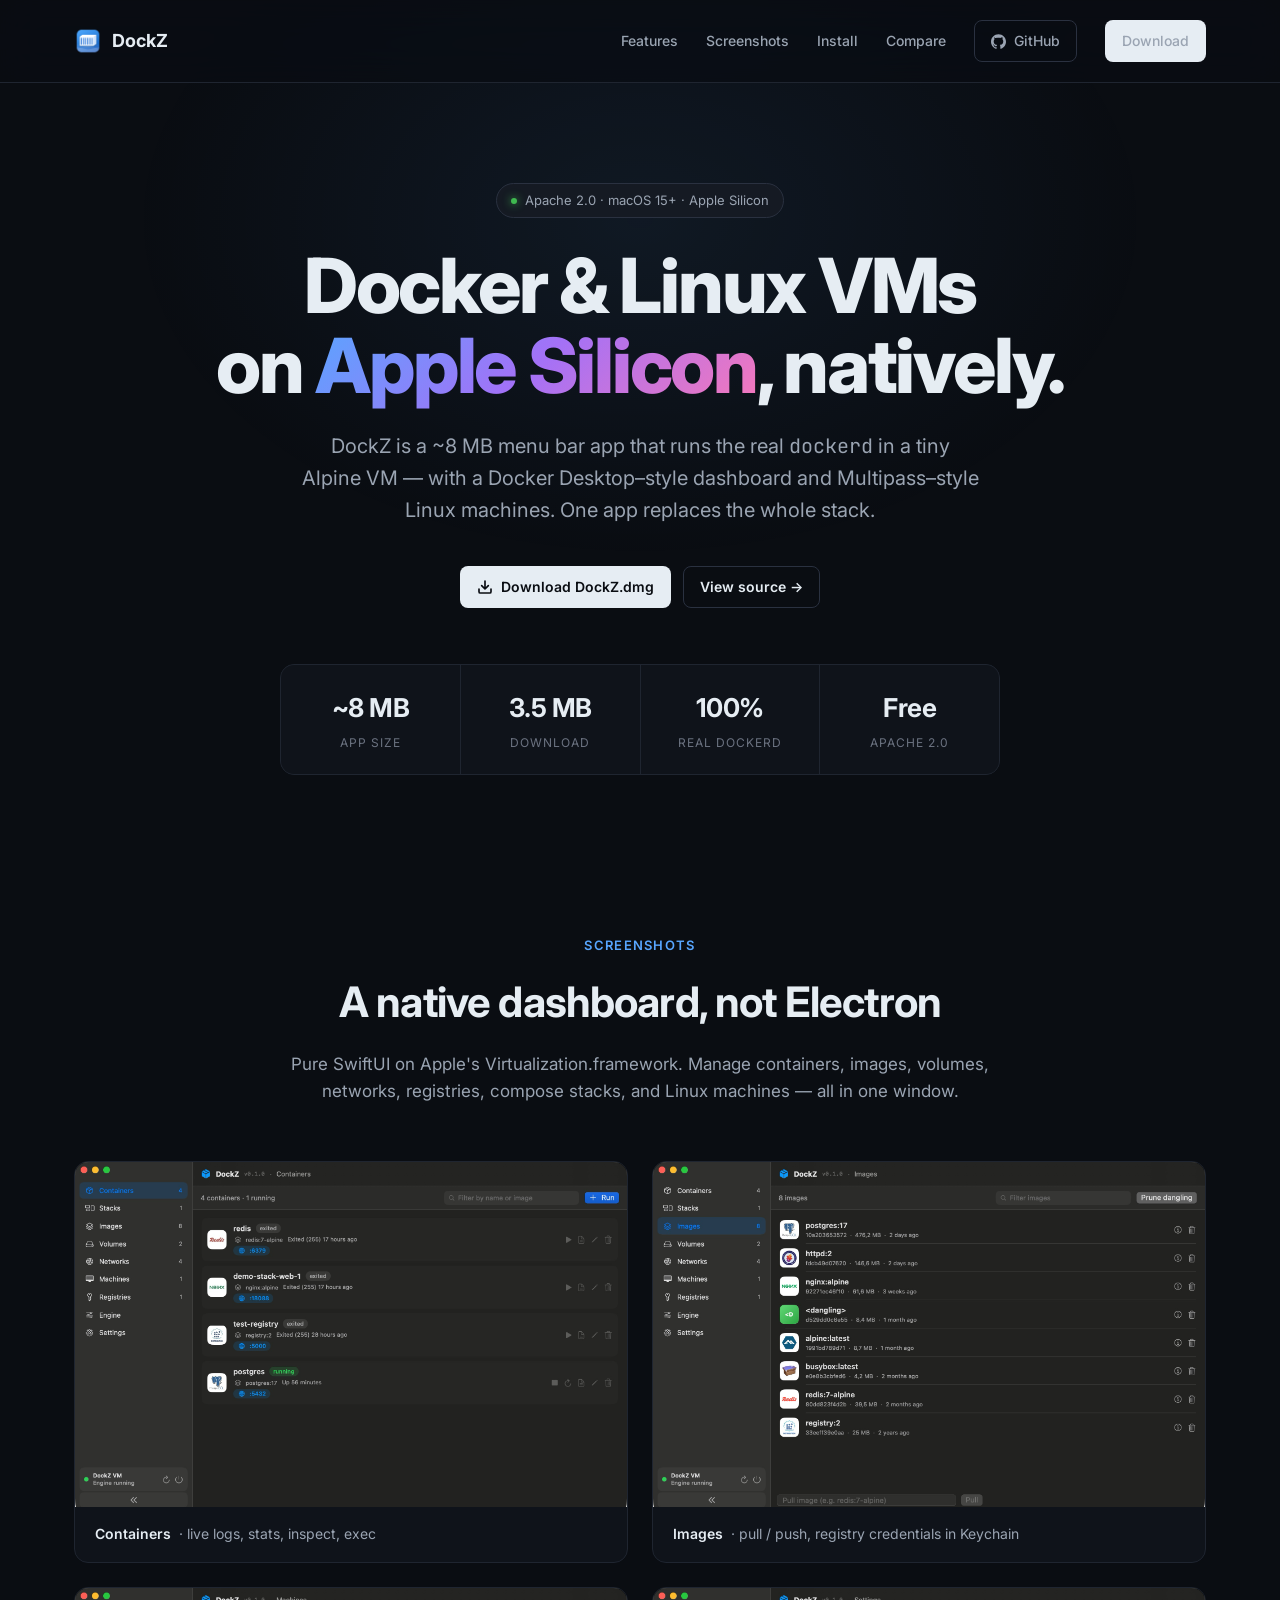
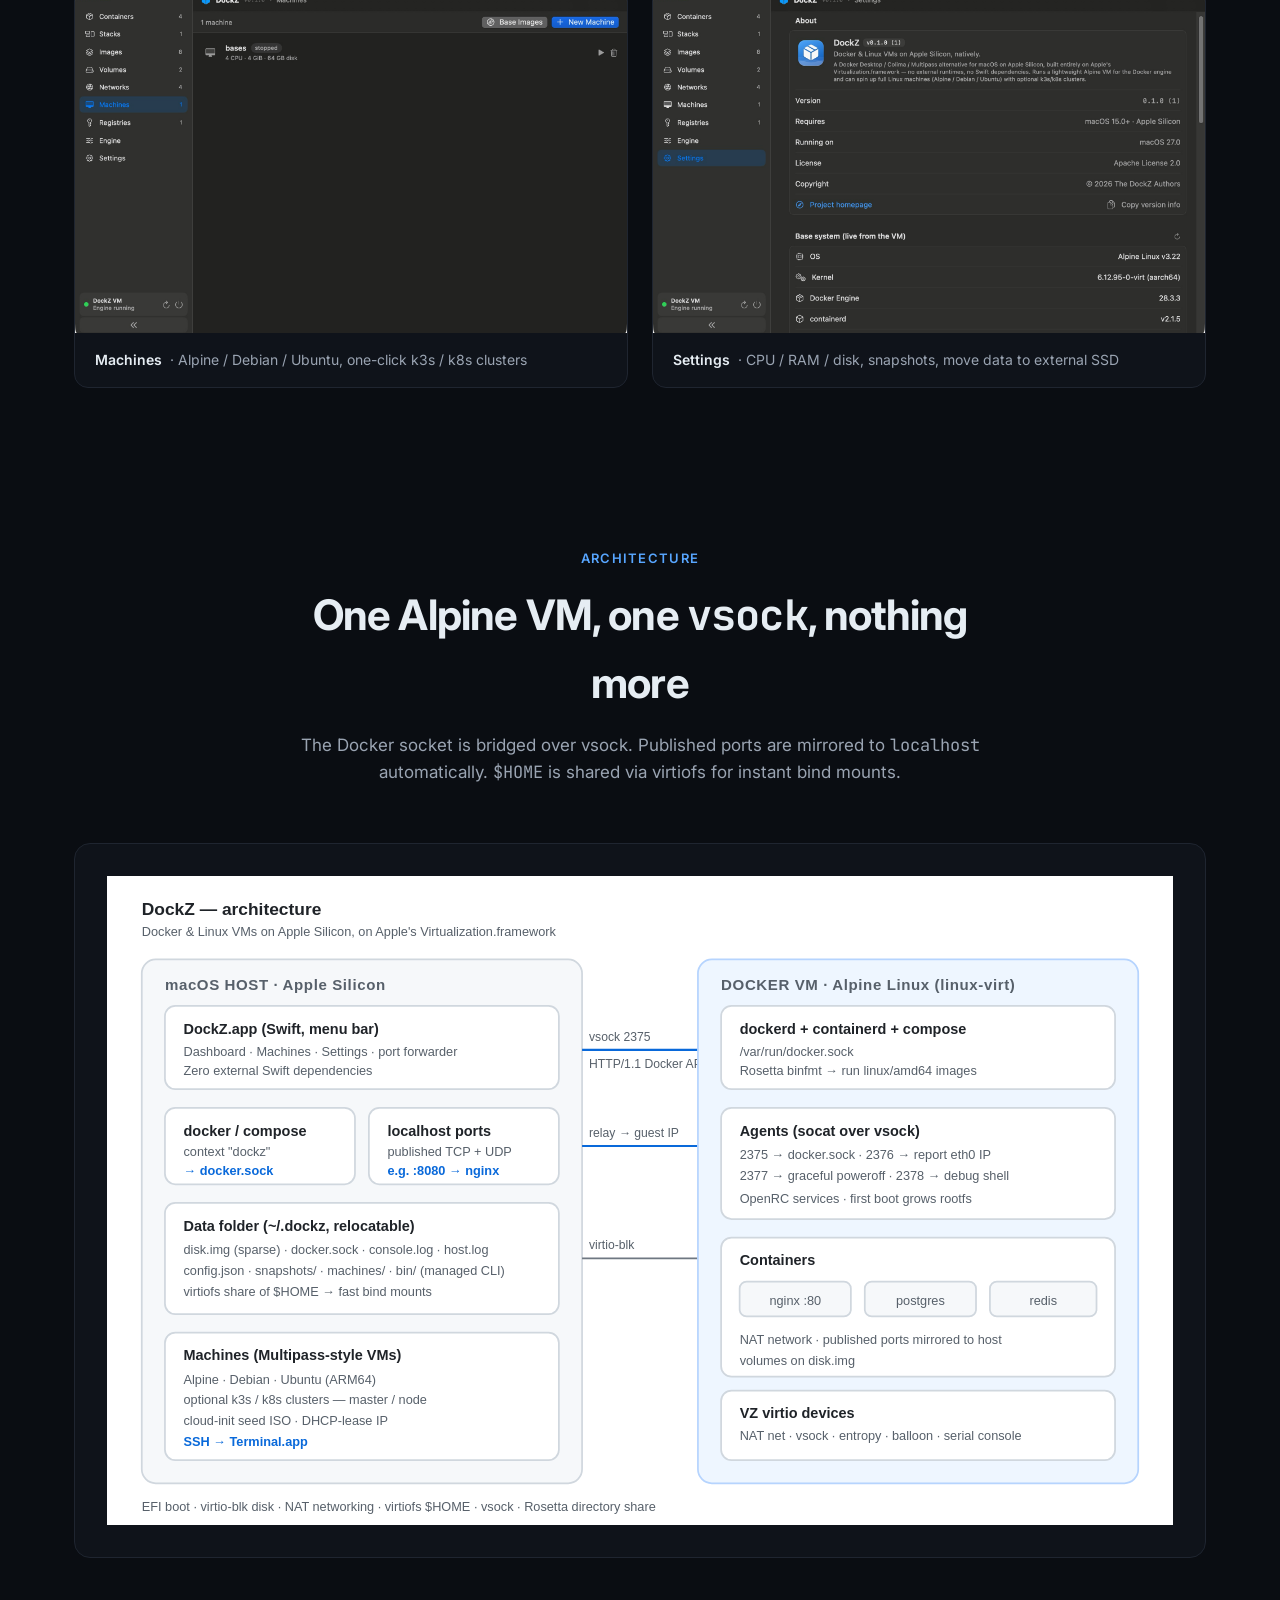
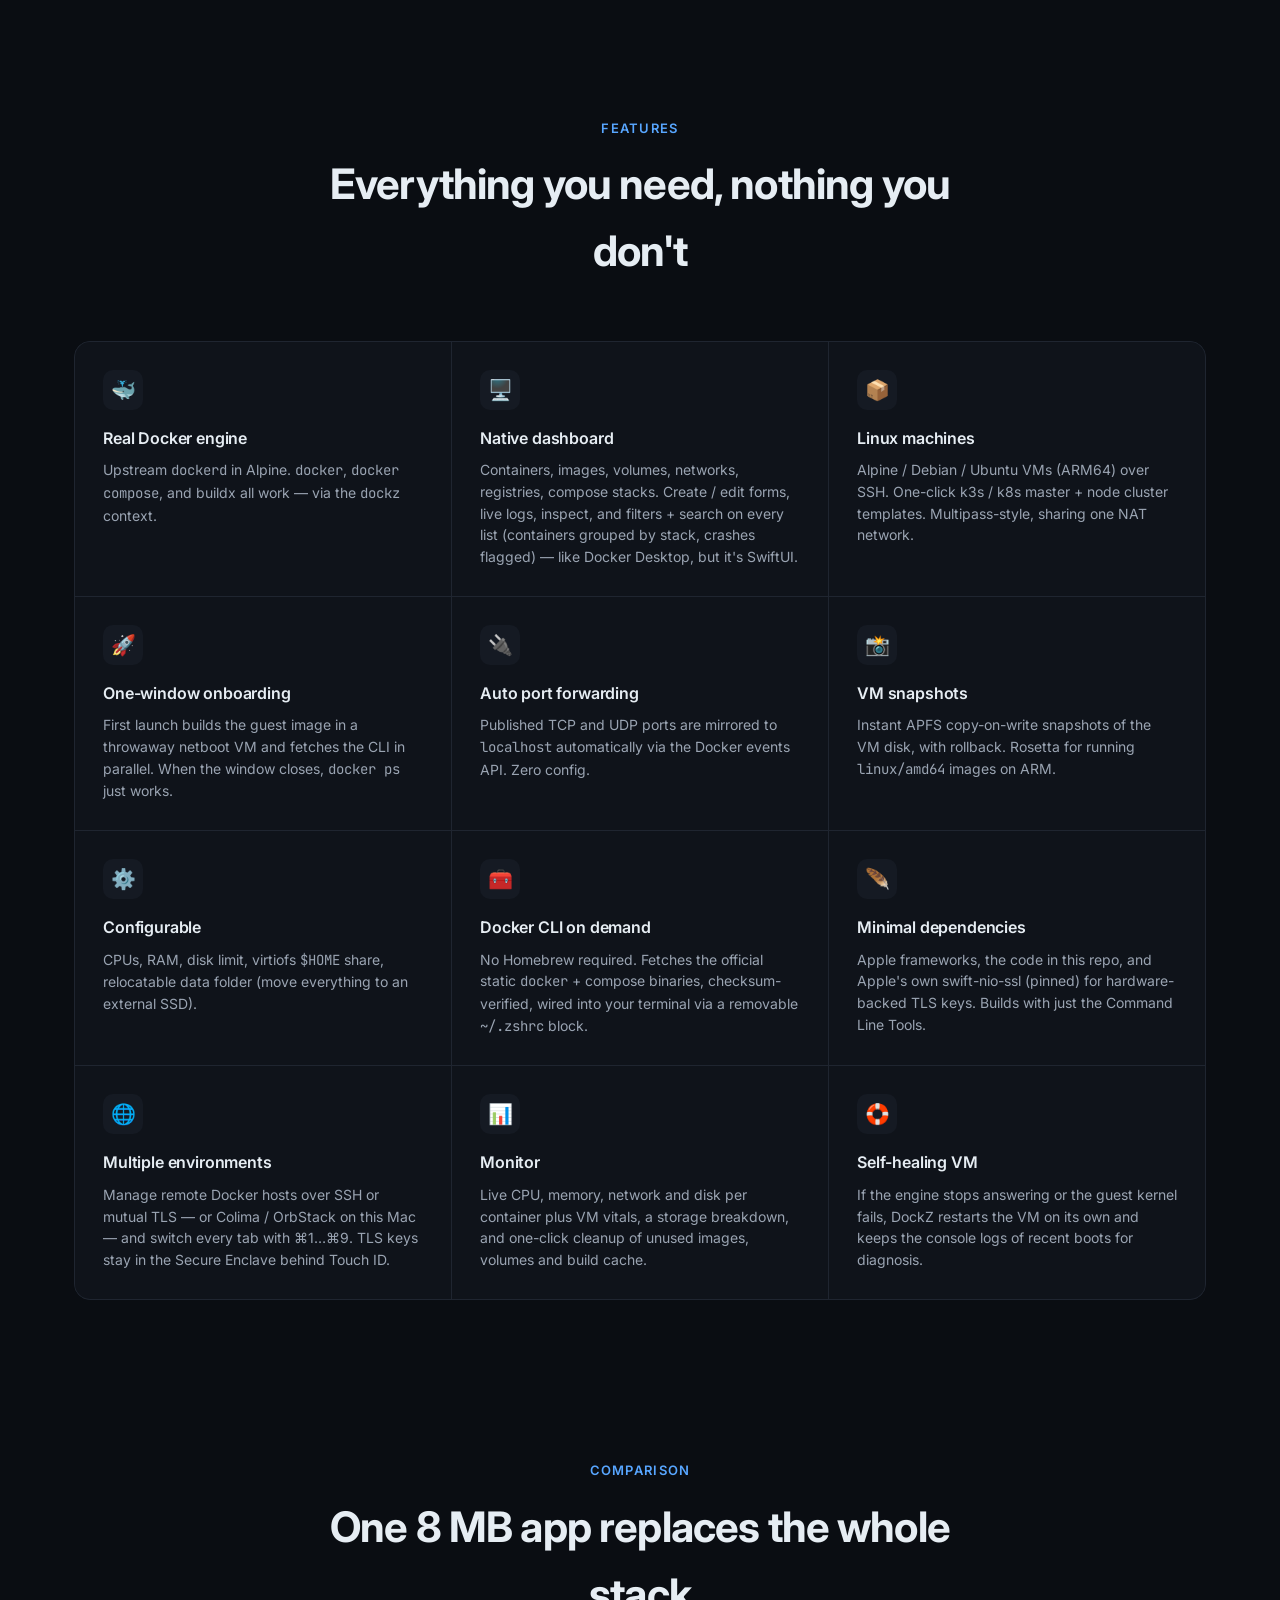
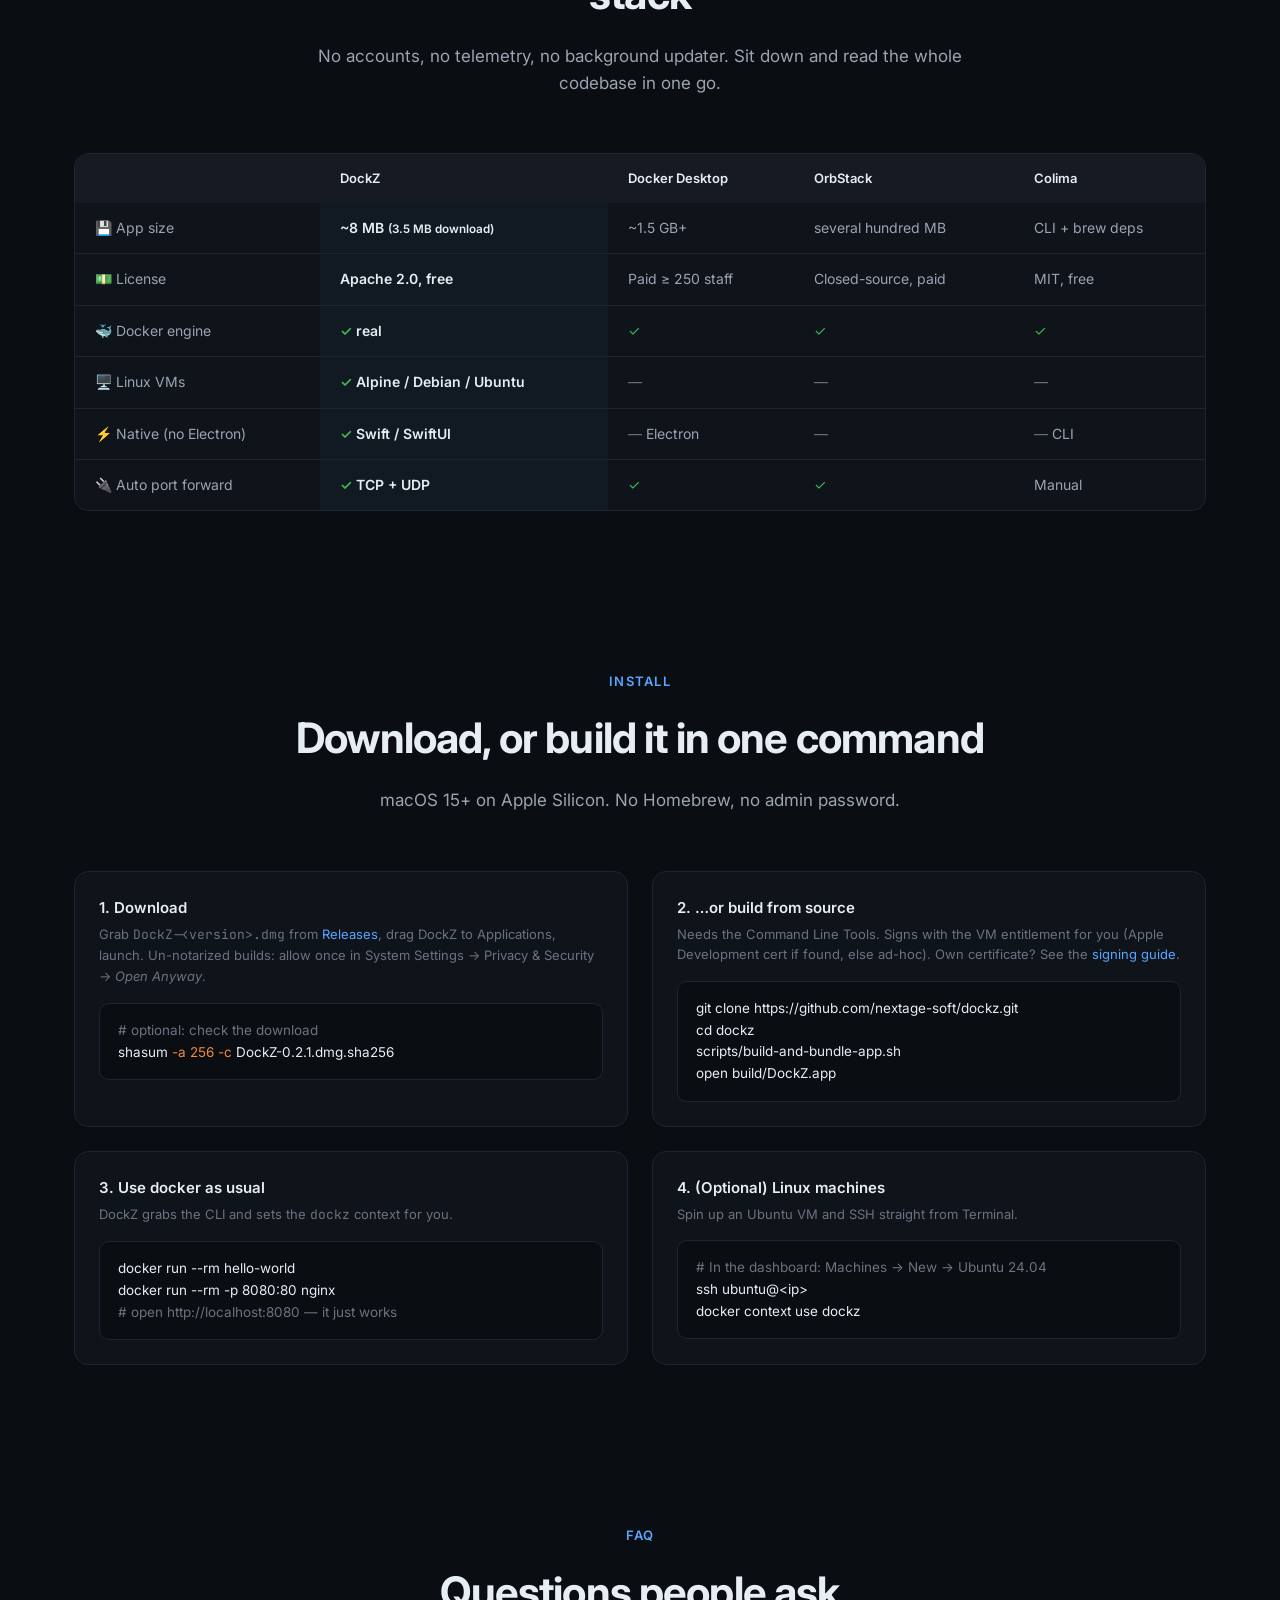
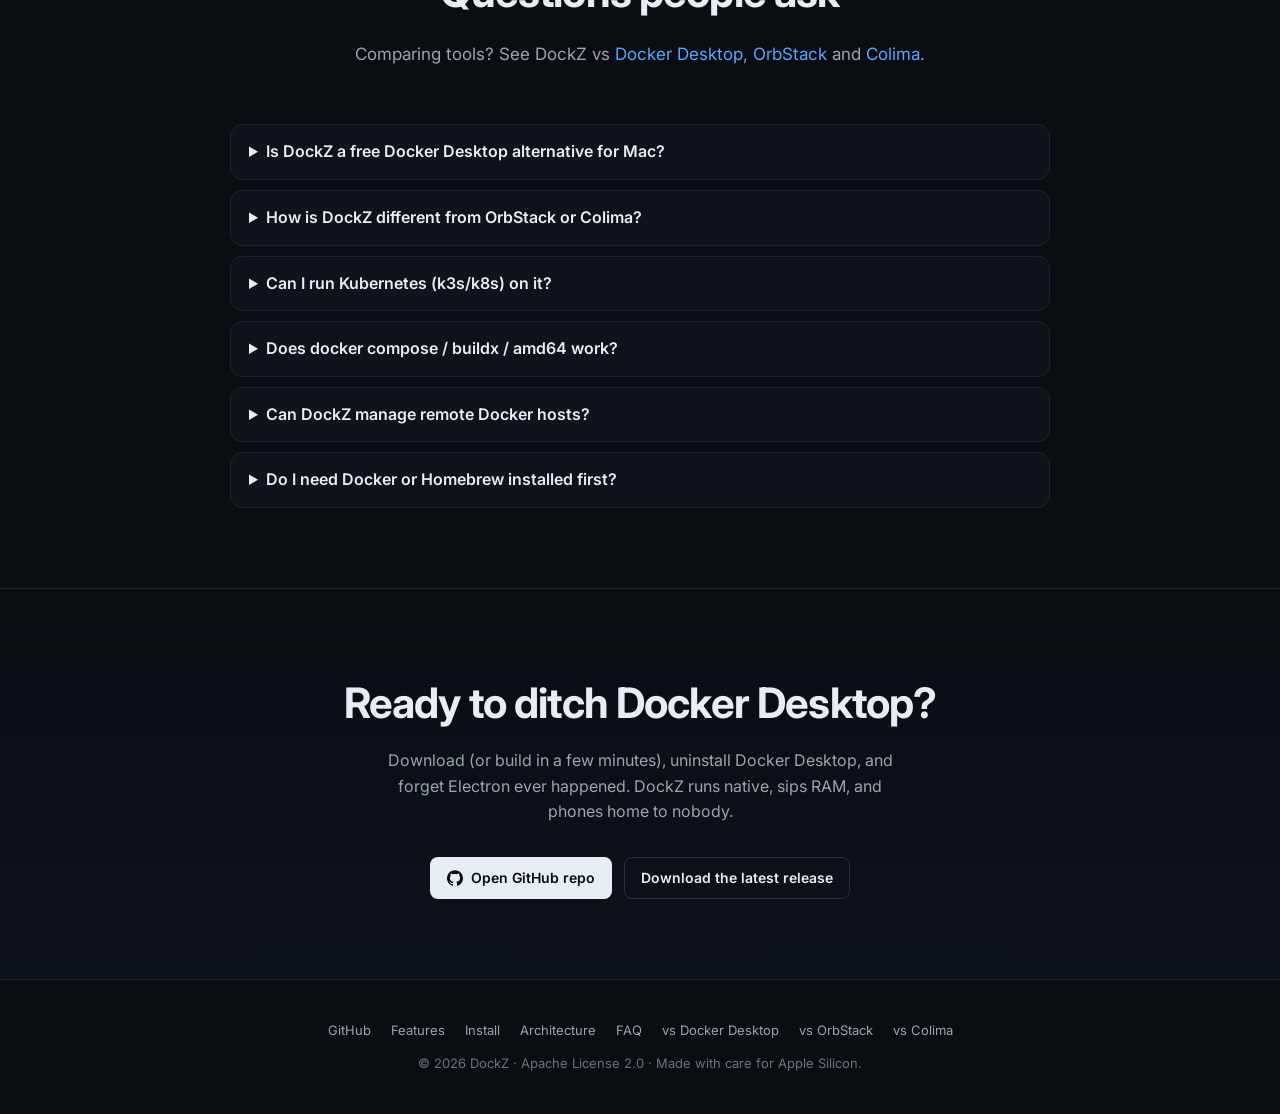
==== landing/index.html @ 7f6913e1 "seo: robots, sitemap, real 404, social/structured data, comparison pages The site answered every pat" ====
<!doctype html>
<html lang="en">
<head>
  <meta charset="utf-8" />
  <meta name="viewport" content="width=device-width, initial-scale=1" />
  <title>DockZ — Docker & Linux VMs on Apple Silicon, natively</title>
  <meta name="description" content="DockZ is a ~8 MB macOS menu bar app that runs the real dockerd in a tiny Alpine VM on Apple Silicon. Docker Desktop + Multipass in one, Apache 2.0, zero dependencies." />
  <link rel="canonical" href="https://dockz.nextagesoft.com/" />
  <meta property="og:type" content="website" />
  <meta property="og:site_name" content="DockZ" />
  <meta property="og:title" content="DockZ — Docker &amp; Linux VMs on Apple Silicon, natively" />
  <meta property="og:description" content="DockZ is a ~8 MB macOS menu bar app that runs the real dockerd in a tiny Alpine VM on Apple Silicon. Docker Desktop + Multipass in one, Apache 2.0, zero dependencies." />
  <meta property="og:url" content="https://dockz.nextagesoft.com/" />
  <meta property="og:image" content="https://dockz.nextagesoft.com/assets/social-preview.png" />
  <meta property="og:image:width" content="1280" />
  <meta property="og:image:height" content="640" />
  <meta property="og:image:alt" content="DockZ — Docker &amp; Linux VMs on Apple Silicon, natively" />
  <meta name="twitter:card" content="summary_large_image" />
  <meta name="twitter:title" content="DockZ — Docker &amp; Linux VMs on Apple Silicon, natively" />
  <meta name="twitter:description" content="DockZ is a ~8 MB macOS menu bar app that runs the real dockerd in a tiny Alpine VM on Apple Silicon. Docker Desktop + Multipass in one, Apache 2.0, zero dependencies." />
  <meta name="twitter:image" content="https://dockz.nextagesoft.com/assets/social-preview.png" />
  <meta name="keywords" content="Docker Desktop alternative, Docker on Mac, Apple Silicon, OrbStack alternative, Colima GUI, Portainer for Mac, Kubernetes on Mac, k3s, macOS virtualization" />
  <script type="application/ld+json">{"@context": "https://schema.org", "@type": "SoftwareApplication", "name": "DockZ", "description": "DockZ is a ~8 MB macOS menu bar app that runs the real dockerd in a tiny Alpine VM on Apple Silicon. Docker Desktop + Multipass in one, Apache 2.0, zero dependencies.", "url": "https://dockz.nextagesoft.com/", "image": "https://dockz.nextagesoft.com/assets/social-preview.png", "applicationCategory": "DeveloperApplication", "operatingSystem": "macOS 15 or later (Apple Silicon)", "softwareVersion": "0.2.1", "fileSize": "3.5MB", "license": "https://www.apache.org/licenses/LICENSE-2.0", "downloadUrl": "https://github.com/nextage-soft/dockz/releases/latest", "codeRepository": "https://github.com/nextage-soft/dockz", "offers": {"@type": "Offer", "price": "0", "priceCurrency": "USD"}, "author": {"@type": "Organization", "name": "NextAge Soft", "url": "https://nextagesoft.com"}}</script>
  <script type="application/ld+json">{"@context": "https://schema.org", "@type": "FAQPage", "mainEntity": [{"@type": "Question", "name": "Is DockZ a free Docker Desktop alternative for Mac?", "acceptedAnswer": {"@type": "Answer", "text": "Yes — free and Apache-2.0 licensed, with no per-seat licensing for companies. It runs the real Docker Engine (dockerd) in a lightweight Alpine Linux VM on Apple's Virtualization.framework."}}, {"@type": "Question", "name": "How is DockZ different from OrbStack or Colima?", "acceptedAnswer": {"@type": "Answer", "text": "OrbStack is excellent but closed-source and paid for commercial use; Colima is free but CLI-only and installed via Homebrew. DockZ is a ~8 MB fully open-source native app with a GUI dashboard, needs no Homebrew and no admin password, and also manages general-purpose Linux VMs."}}, {"@type": "Question", "name": "Can I run Kubernetes (k3s/k8s) on it?", "acceptedAnswer": {"@type": "Answer", "text": "Yes — the Machines tab creates Alpine/Debian/Ubuntu VMs with one-click k3s or kubeadm master/node templates; nodes share one NAT network, so multi-node clusters work on a single Mac."}}, {"@type": "Question", "name": "Does docker compose / buildx / amd64 work?", "acceptedAnswer": {"@type": "Answer", "text": "Yes. The engine is upstream Docker, so compose, buildx, and private registries behave exactly as on Linux. linux/amd64 images run through Rosetta."}}, {"@type": "Question", "name": "Can DockZ manage remote Docker hosts?", "acceptedAnswer": {"@type": "Answer", "text": "Yes — add other engines over SSH or mutual TLS (or another engine's socket on the Mac) and switch every tab between them. TLS client keys are created in the Mac's Secure Enclave and used with Touch ID."}}, {"@type": "Question", "name": "Do I need Docker or Homebrew installed first?", "acceptedAnswer": {"@type": "Answer", "text": "No. First launch builds the guest image itself and downloads the official docker CLI + compose plugin, checksum-verified — a fresh Mac goes from zero to docker ps in one window."}}]}</script>
  <link rel="icon" type="image/png" href="assets/logo.png" />
  <link rel="preconnect" href="https://fonts.googleapis.com" />
  <link rel="preconnect" href="https://fonts.gstatic.com" crossorigin />
  <link href="https://fonts.googleapis.com/css2?family=Inter:wght@400;500;600;700;800&family=JetBrains+Mono:wght@400;500;600&display=swap" rel="stylesheet" />
  <style>
    :root {
      --bg: #0a0d12;
      --bg-2: #0f131a;
      --bg-3: #151a23;
      --border: #1f2530;
      --border-2: #2a3140;
      --text: #e6edf3;
      --text-dim: #9aa4b2;
      --text-mute: #6b7280;
      --accent: #58a6ff;
      --accent-2: #1f6feb;
      --accent-glow: rgba(88, 166, 255, 0.15);
      --green: #3fb950;
      --orange: #f0883e;
      --purple: #a371f7;
      --pink: #f778ba;
      --gradient: linear-gradient(135deg, #58a6ff 0%, #a371f7 50%, #f778ba 100%);
    }

    * { box-sizing: border-box; margin: 0; padding: 0; }
    html { scroll-behavior: smooth; }
    body {
      font-family: 'Inter', -apple-system, BlinkMacSystemFont, sans-serif;
      background: var(--bg);
      color: var(--text);
      line-height: 1.6;
      -webkit-font-smoothing: antialiased;
      overflow-x: hidden;
    }
    code, pre, .mono { font-family: 'JetBrains Mono', ui-monospace, Menlo, monospace; }
    a { color: var(--accent); text-decoration: none; }
    a:hover { text-decoration: underline; }

    /* Background ambient */
    body::before {
      content: '';
      position: fixed;
      top: -20%;
      left: 50%;
      transform: translateX(-50%);
      width: 1200px;
      height: 800px;
      background: radial-gradient(ellipse at center, rgba(88, 166, 255, 0.08) 0%, transparent 60%);
      pointer-events: none;
      z-index: 0;
    }

    .container {
      max-width: 1180px;
      margin: 0 auto;
      padding: 0 24px;
      position: relative;
      z-index: 1;
      width: 100%;
    }

    /* Top nav */
    nav {
      padding: 20px 0;
      position: sticky;
      top: 0;
      background: rgba(10, 13, 18, 0.75);
      backdrop-filter: saturate(180%) blur(20px);
      -webkit-backdrop-filter: saturate(180%) blur(20px);
      border-bottom: 1px solid var(--border);
      z-index: 100;
    }
    .nav-inner {
      display: flex;
      align-items: center;
      justify-content: space-between;
    }
    .brand {
      display: flex;
      align-items: center;
      gap: 10px;
      font-weight: 700;
      font-size: 18px;
      color: var(--text);
    }
    .brand img { width: 28px; height: 28px; }
    .nav-links { display: flex; gap: 28px; align-items: center; }
    .nav-links a { color: var(--text-dim); font-size: 14px; font-weight: 500; }
    .nav-links a:hover { color: var(--text); text-decoration: none; }
    .btn {
      display: inline-flex;
      align-items: center;
      gap: 8px;
      padding: 9px 16px;
      border-radius: 8px;
      font-size: 14px;
      font-weight: 600;
      transition: all 0.15s ease;
      border: 1px solid transparent;
      cursor: pointer;
    }
    .btn-primary {
      background: var(--text);
      color: var(--bg);
    }
    .btn-primary:hover { background: #fff; text-decoration: none; transform: translateY(-1px); }
    .btn-ghost {
      background: transparent;
      color: var(--text);
      border-color: var(--border-2);
    }
    .btn-ghost:hover { background: var(--bg-3); text-decoration: none; }

    /* Hero */
    .hero {
      padding: 100px 0 80px;
      text-align: center;
    }
    .hero-badge {
      display: inline-flex;
      align-items: center;
      gap: 8px;
      padding: 6px 14px;
      border-radius: 999px;
      background: var(--bg-3);
      border: 1px solid var(--border-2);
      font-size: 13px;
      color: var(--text-dim);
      margin-bottom: 28px;
      max-width: 100%;
      flex-wrap: wrap;
      justify-content: center;
    }
    .hero-badge .dot {
      width: 6px; height: 6px; border-radius: 50%;
      background: var(--green);
      box-shadow: 0 0 8px var(--green);
    }
    h1 {
      font-size: clamp(36px, 6.5vw, 76px);
      font-weight: 800;
      letter-spacing: -0.03em;
      line-height: 1.05;
      margin-bottom: 24px;
      overflow-wrap: break-word;
      word-wrap: break-word;
      word-break: normal;
      max-width: 100%;
    }
    h1 .gradient {
      background: var(--gradient);
      -webkit-background-clip: text;
      background-clip: text;
      -webkit-text-fill-color: transparent;
    }
    .hero-sub {
      font-size: clamp(16px, 2vw, 20px);
      color: var(--text-dim);
      max-width: 680px;
      margin: 0 auto 40px;
    }
    .hero-cta {
      display: flex;
      gap: 12px;
      justify-content: center;
      flex-wrap: wrap;
      margin-bottom: 56px;
    }

    /* Hero stats */
    .stats {
      display: grid;
      grid-template-columns: repeat(4, 1fr);
      gap: 1px;
      background: var(--border);
      border: 1px solid var(--border);
      border-radius: 14px;
      overflow: hidden;
      max-width: 720px;
      margin: 0 auto;
    }
    .stat {
      background: var(--bg-2);
      padding: 22px 16px;
      text-align: center;
    }
    .stat-value {
      font-size: 26px;
      font-weight: 700;
      color: var(--text);
      letter-spacing: -0.02em;
    }
    .stat-label {
      font-size: 12px;
      color: var(--text-mute);
      text-transform: uppercase;
      letter-spacing: 0.08em;
      margin-top: 4px;
    }

    /* Section */
    section { padding: 80px 0; }
    .section-head {
      text-align: center;
      max-width: 720px;
      margin: 0 auto 56px;
    }
    .section-eyebrow {
      font-size: 13px;
      font-weight: 600;
      color: var(--accent);
      text-transform: uppercase;
      letter-spacing: 0.1em;
      margin-bottom: 12px;
    }
    h2 {
      font-size: clamp(28px, 4vw, 42px);
      font-weight: 700;
      letter-spacing: -0.02em;
      margin-bottom: 16px;
    }
    .section-sub {
      color: var(--text-dim);
      font-size: 17px;
    }

    /* Screenshots grid */
    .shots {
      display: grid;
      grid-template-columns: repeat(2, 1fr);
      gap: 24px;
    }
    .shot {
      background: var(--bg-2);
      border: 1px solid var(--border);
      border-radius: 14px;
      overflow: hidden;
      transition: all 0.2s ease;
    }
    .shot:hover {
      border-color: var(--border-2);
      transform: translateY(-2px);
    }
    .shot-frame {
      aspect-ratio: 16 / 10;
      overflow: hidden;
      background: #000;
    }
    .shot-frame img {
      width: 100%;
      height: 100%;
      object-fit: cover;
      object-position: top;
      display: block;
    }
    .shot-caption {
      padding: 16px 20px;
      font-size: 14px;
      color: var(--text-dim);
      display: flex;
      align-items: center;
      gap: 8px;
    }
    .shot-caption strong { color: var(--text); font-weight: 600; }

    /* Architecture */
    .arch-wrap {
      background: var(--bg-2);
      border: 1px solid var(--border);
      border-radius: 16px;
      padding: 32px;
      overflow: hidden;
    }
    .arch-wrap img { width: 100%; height: auto; display: block; }

    /* Features */
    .features {
      display: grid;
      grid-template-columns: repeat(3, 1fr);
      gap: 1px;
      background: var(--border);
      border: 1px solid var(--border);
      border-radius: 16px;
      overflow: hidden;
    }
    .feature {
      background: var(--bg-2);
      padding: 28px;
    }
    .feature-icon {
      width: 40px;
      height: 40px;
      border-radius: 10px;
      background: var(--bg-3);
      display: flex;
      align-items: center;
      justify-content: center;
      font-size: 20px;
      margin-bottom: 16px;
    }
    .feature h3 {
      font-size: 16px;
      font-weight: 600;
      margin-bottom: 8px;
      letter-spacing: -0.01em;
    }
    .feature p {
      font-size: 14px;
      color: var(--text-dim);
      line-height: 1.55;
    }

    /* Install / Code */
    .install {
      display: grid;
      grid-template-columns: 1fr 1fr;
      gap: 24px;
    }
    .install-card {
      background: var(--bg-2);
      border: 1px solid var(--border);
      border-radius: 14px;
      padding: 24px;
    }
    .install-card h3 {
      font-size: 15px;
      font-weight: 600;
      margin-bottom: 4px;
    }
    .install-card .hint {
      font-size: 13px;
      color: var(--text-mute);
      margin-bottom: 16px;
    }
    .code-block {
      background: var(--bg);
      border: 1px solid var(--border);
      border-radius: 10px;
      padding: 16px 18px;
      overflow-x: auto;
      font-size: 13.5px;
      line-height: 1.6;
      position: relative;
      white-space: pre;
    }
    .code-block .c-comment { color: var(--text-mute); }
    .code-block .c-cmd { color: var(--text); }
    .code-block .c-str { color: #a5d6ff; }
    .code-block .c-key { color: var(--purple); }
    .code-block .c-flag { color: var(--orange); }

    /* Compare table */
    .compare {
      background: var(--bg-2);
      border: 1px solid var(--border);
      border-radius: 14px;
      overflow: hidden;
    }
    .compare table {
      width: 100%;
      border-collapse: collapse;
      font-size: 14px;
    }
    .compare th, .compare td {
      padding: 14px 20px;
      text-align: left;
      border-bottom: 1px solid var(--border);
    }
    .compare tr:last-child th,
    .compare tr:last-child td { border-bottom: none; }
    .compare th {
      background: var(--bg-3);
      font-weight: 600;
      color: var(--text);
      font-size: 13px;
    }
    .compare td { color: var(--text-dim); }
    .compare td.us {
      color: var(--text);
      font-weight: 600;
      background: rgba(88, 166, 255, 0.04);
    }
    .compare .check { color: var(--green); }
    .compare .cross { color: var(--text-mute); }

    /* CTA */
    .cta {
      text-align: center;
      padding: 80px 24px;
      background: linear-gradient(180deg, transparent 0%, rgba(88, 166, 255, 0.04) 100%);
      border-top: 1px solid var(--border);
      border-bottom: 1px solid var(--border);
    }
    .cta h2 { margin-bottom: 12px; }
    .cta p { color: var(--text-dim); margin-bottom: 32px; max-width: 540px; margin-left: auto; margin-right: auto; }
    .cta-buttons { display: flex; gap: 12px; justify-content: center; flex-wrap: wrap; }

    /* Footer */
    footer {
      padding: 40px 0;
      color: var(--text-mute);
      font-size: 13px;
      text-align: center;
    }
    footer a { color: var(--text-dim); }
    footer .links { display: flex; gap: 20px; justify-content: center; margin-bottom: 12px; }

    /* Responsive */
    @media (max-width: 820px) {
      .features { grid-template-columns: repeat(2, 1fr); }
      .install { grid-template-columns: 1fr; }
      .stats { grid-template-columns: repeat(2, 1fr); }
      .hero { padding: 64px 0 56px; }
      section { padding: 64px 0; }
    }
    @media (max-width: 560px) {
      .container { padding: 0 16px; }
      .nav-links a:not(.btn) { display: none; }
      .shots { grid-template-columns: 1fr; }
      .features { grid-template-columns: 1fr; }
      .compare { font-size: 12px; }
      .compare th, .compare td { padding: 10px 12px; }
      .nav-inner { gap: 8px; }
      .brand span { display: none; }
      .btn { padding: 8px 12px; font-size: 13px; }
      h1 { font-size: clamp(28px, 8.5vw, 40px); letter-spacing: -0.02em; word-break: break-word; }
      .hero-cta { flex-direction: column; align-items: stretch; }
      .hero-cta .btn { justify-content: center; }
      .stats { grid-template-columns: 1fr 1fr; }
      .stat { padding: 16px 8px; }
      .stat-value { font-size: 20px; }
      .stat-label { font-size: 11px; letter-spacing: 0.06em; }
      .section-head { margin-bottom: 40px; }
      .install-card { padding: 18px; }
      .code-block { font-size: 12.5px; padding: 14px; }
    }
    @media (max-width: 380px) {
      .stats { grid-template-columns: 1fr; }
      .hero-badge { font-size: 11px; padding: 5px 10px; }
    }
    .faq { max-width: 820px; margin: 0 auto; display: grid; gap: 10px; }
    .faq-item { border: 1px solid var(--border); border-radius: 12px; background: var(--bg-2); padding: 14px 18px; }
    .faq-item summary { cursor: pointer; font-weight: 600; color: var(--text); }
    .faq-item p { color: var(--text-dim); margin-top: 8px; }
  </style>
</head>
<body>
  <nav>
    <div class="container nav-inner">
      <a href="#" class="brand">
        <img src="assets/logo.png" alt="DockZ" />
        <span>DockZ</span>
      </a>
      <div class="nav-links">
        <a href="#features">Features</a>
        <a href="#screenshots">Screenshots</a>
        <a href="#install">Install</a>
        <a href="vs/docker-desktop/">Compare</a>
        <a href="https://github.com/nextage-soft/dockz" target="_blank" rel="noopener" class="btn btn-ghost">
          <svg width="15" height="15" viewBox="0 0 24 24" fill="currentColor"><path d="M12 .297c-6.63 0-12 5.373-12 12 0 5.303 3.438 9.8 8.205 11.385.6.113.82-.258.82-.577 0-.285-.01-1.04-.015-2.04-3.338.724-4.042-1.61-4.042-1.61C4.422 18.07 3.633 17.7 3.633 17.7c-1.087-.744.084-.729.084-.729 1.205.084 1.838 1.236 1.838 1.236 1.07 1.835 2.809 1.305 3.495.998.108-.776.417-1.305.76-1.605-2.665-.3-5.466-1.332-5.466-5.93 0-1.31.465-2.38 1.235-3.22-.135-.303-.54-1.523.105-3.176 0 0 1.005-.322 3.3 1.23.96-.267 1.98-.4 3-.405 1.02.005 2.04.138 3 .405 2.28-1.552 3.285-1.23 3.285-1.23.645 1.653.24 2.873.12 3.176.765.84 1.23 1.91 1.23 3.22 0 4.61-2.805 5.625-5.475 5.92.42.36.81 1.096.81 2.22 0 1.606-.015 2.896-.015 3.286 0 .315.21.69.825.57C20.565 22.092 24 17.592 24 12.297c0-6.627-5.373-12-12-12"/></svg>
          GitHub
        </a>
        <a href="#install" class="btn btn-primary">Download</a>
      </div>
    </div>
  </nav>

  <header class="hero">
    <div class="container">
      <div class="hero-badge">
        <span class="dot"></span>
        Apache 2.0 · macOS 15+ · Apple Silicon
      </div>
      <h1>
        Docker &amp; Linux VMs<br />
        on <span class="gradient">Apple Silicon</span>, natively.
      </h1>
      <p class="hero-sub">
        DockZ is a ~8 MB menu bar app that runs the real <code class="mono">dockerd</code> in a tiny Alpine VM — with a Docker Desktop&ndash;style dashboard and Multipass&ndash;style Linux machines. One app replaces the whole stack.
      </p>
      <div class="hero-cta">
        <a href="https://github.com/nextage-soft/dockz/releases/latest" target="_blank" rel="noopener" class="btn btn-primary">
          <svg width="16" height="16" viewBox="0 0 24 24" fill="none" stroke="currentColor" stroke-width="2.5" stroke-linecap="round" stroke-linejoin="round"><path d="M21 15v4a2 2 0 0 1-2 2H5a2 2 0 0 1-2-2v-4M7 10l5 5 5-5M12 15V3"/></svg>
          Download DockZ.dmg
        </a>
        <a href="https://github.com/nextage-soft/dockz" target="_blank" rel="noopener" class="btn btn-ghost">
          View source &rarr;
        </a>
      </div>

      <div class="stats">
        <div class="stat">
          <div class="stat-value">~8 MB</div>
          <div class="stat-label">App size</div>
        </div>
        <div class="stat">
          <div class="stat-value">3.5 MB</div>
          <div class="stat-label">Download</div>
        </div>
        <div class="stat">
          <div class="stat-value">100%</div>
          <div class="stat-label">Real dockerd</div>
        </div>
        <div class="stat">
          <div class="stat-value">Free</div>
          <div class="stat-label">Apache 2.0</div>
        </div>
      </div>
    </div>
  </header>

  <section id="screenshots">
    <div class="container">
      <div class="section-head">
        <div class="section-eyebrow">Screenshots</div>
        <h2>A native dashboard, not Electron</h2>
        <p class="section-sub">Pure SwiftUI on Apple's Virtualization.framework. Manage containers, images, volumes, networks, registries, compose stacks, and Linux machines — all in one window.</p>
      </div>
      <div class="shots">
        <div class="shot">
          <div class="shot-frame"><img src="assets/dashboard-containers.png" alt="Containers" /></div>
          <div class="shot-caption"><strong>Containers</strong> &middot; live logs, stats, inspect, exec</div>
        </div>
        <div class="shot">
          <div class="shot-frame"><img src="assets/dashboard-images.png" alt="Images" /></div>
          <div class="shot-caption"><strong>Images</strong> &middot; pull / push, registry credentials in Keychain</div>
        </div>
        <div class="shot">
          <div class="shot-frame"><img src="assets/dashboard-machines.png" alt="Machines" /></div>
          <div class="shot-caption"><strong>Machines</strong> &middot; Alpine / Debian / Ubuntu, one-click k3s / k8s clusters</div>
        </div>
        <div class="shot">
          <div class="shot-frame"><img src="assets/dashboard-settings.png" alt="Settings" /></div>
          <div class="shot-caption"><strong>Settings</strong> &middot; CPU / RAM / disk, snapshots, move data to external SSD</div>
        </div>
      </div>
    </div>
  </section>

  <section id="architecture">
    <div class="container">
      <div class="section-head">
        <div class="section-eyebrow">Architecture</div>
        <h2>One Alpine VM, one <code class="mono">vsock</code>, nothing more</h2>
        <p class="section-sub">The Docker socket is bridged over vsock. Published ports are mirrored to <code class="mono">localhost</code> automatically. <code class="mono">$HOME</code> is shared via virtiofs for instant bind mounts.</p>
      </div>
      <div class="arch-wrap">
        <img src="assets/architecture.svg" alt="DockZ architecture diagram" />
      </div>
    </div>
  </section>

  <section id="features">
    <div class="container">
      <div class="section-head">
        <div class="section-eyebrow">Features</div>
        <h2>Everything you need, nothing you don't</h2>
      </div>
      <div class="features">
        <div class="feature">
          <div class="feature-icon">🐳</div>
          <h3>Real Docker engine</h3>
          <p>Upstream <code class="mono">dockerd</code> in Alpine. <code class="mono">docker</code>, <code class="mono">docker compose</code>, and buildx all work — via the <code class="mono">dockz</code> context.</p>
        </div>
        <div class="feature">
          <div class="feature-icon">🖥️</div>
          <h3>Native dashboard</h3>
          <p>Containers, images, volumes, networks, registries, compose stacks. Create / edit forms, live logs, inspect, and filters + search on every list (containers grouped by stack, crashes flagged) — like Docker Desktop, but it's SwiftUI.</p>
        </div>
        <div class="feature">
          <div class="feature-icon">📦</div>
          <h3>Linux machines</h3>
          <p>Alpine / Debian / Ubuntu VMs (ARM64) over SSH. One-click k3s / k8s master + node cluster templates. Multipass-style, sharing one NAT network.</p>
        </div>
        <div class="feature">
          <div class="feature-icon">🚀</div>
          <h3>One-window onboarding</h3>
          <p>First launch builds the guest image in a throwaway netboot VM and fetches the CLI in parallel. When the window closes, <code class="mono">docker ps</code> just works.</p>
        </div>
        <div class="feature">
          <div class="feature-icon">🔌</div>
          <h3>Auto port forwarding</h3>
          <p>Published TCP and UDP ports are mirrored to <code class="mono">localhost</code> automatically via the Docker events API. Zero config.</p>
        </div>
        <div class="feature">
          <div class="feature-icon">📸</div>
          <h3>VM snapshots</h3>
          <p>Instant APFS copy-on-write snapshots of the VM disk, with rollback. Rosetta for running <code class="mono">linux/amd64</code> images on ARM.</p>
        </div>
        <div class="feature">
          <div class="feature-icon">⚙️</div>
          <h3>Configurable</h3>
          <p>CPUs, RAM, disk limit, virtiofs <code class="mono">$HOME</code> share, relocatable data folder (move everything to an external SSD).</p>
        </div>
        <div class="feature">
          <div class="feature-icon">🧰</div>
          <h3>Docker CLI on demand</h3>
          <p>No Homebrew required. Fetches the official static <code class="mono">docker</code> + compose binaries, checksum-verified, wired into your terminal via a removable <code class="mono">~/.zshrc</code> block.</p>
        </div>
        <div class="feature">
          <div class="feature-icon">🪶</div>
          <h3>Minimal dependencies</h3>
          <p>Apple frameworks, the code in this repo, and Apple's own swift-nio-ssl (pinned) for hardware-backed TLS keys. Builds with just the Command Line Tools.</p>
        </div>
        <div class="feature">
          <div class="feature-icon">🌐</div>
          <h3>Multiple environments</h3>
          <p>Manage remote Docker hosts over SSH or mutual TLS — or Colima / OrbStack on this Mac — and switch every tab with ⌘1…⌘9. TLS keys stay in the Secure Enclave behind Touch ID.</p>
        </div>
        <div class="feature">
          <div class="feature-icon">📊</div>
          <h3>Monitor</h3>
          <p>Live CPU, memory, network and disk per container plus VM vitals, a storage breakdown, and one-click cleanup of unused images, volumes and build cache.</p>
        </div>
        <div class="feature">
          <div class="feature-icon">🛟</div>
          <h3>Self-healing VM</h3>
          <p>If the engine stops answering or the guest kernel fails, DockZ restarts the VM on its own and keeps the console logs of recent boots for diagnosis.</p>
        </div>
      </div>
    </div>
  </section>

  <section>
    <div class="container">
      <div class="section-head">
        <div class="section-eyebrow">Comparison</div>
        <h2>One 8 MB app replaces the whole stack</h2>
        <p class="section-sub">No accounts, no telemetry, no background updater. Sit down and read the whole codebase in one go.</p>
      </div>
      <div class="compare">
        <table>
          <thead>
            <tr>
              <th></th>
              <th class="us">DockZ</th>
              <th>Docker Desktop</th>
              <th>OrbStack</th>
              <th>Colima</th>
            </tr>
          </thead>
          <tbody>
            <tr>
              <td>💾 App size</td>
              <td class="us">~8 MB <small>(3.5 MB download)</small></td>
              <td>~1.5 GB+</td>
              <td>several hundred MB</td>
              <td>CLI + brew deps</td>
            </tr>
            <tr>
              <td>💵 License</td>
              <td class="us">Apache 2.0, free</td>
              <td>Paid &ge; 250 staff</td>
              <td>Closed-source, paid</td>
              <td>MIT, free</td>
            </tr>
            <tr>
              <td>🐳 Docker engine</td>
              <td class="us"><span class="check">✓</span> real</td>
              <td><span class="check">✓</span></td>
              <td><span class="check">✓</span></td>
              <td><span class="check">✓</span></td>
            </tr>
            <tr>
              <td>🖥️ Linux VMs</td>
              <td class="us"><span class="check">✓</span> Alpine / Debian / Ubuntu</td>
              <td><span class="cross">—</span></td>
              <td><span class="cross">—</span></td>
              <td><span class="cross">—</span></td>
            </tr>
            <tr>
              <td>⚡ Native (no Electron)</td>
              <td class="us"><span class="check">✓</span> Swift / SwiftUI</td>
              <td><span class="cross">—</span> Electron</td>
              <td><span class="cross">—</span></td>
              <td><span class="cross">—</span> CLI</td>
            </tr>
            <tr>
              <td>🔌 Auto port forward</td>
              <td class="us"><span class="check">✓</span> TCP + UDP</td>
              <td><span class="check">✓</span></td>
              <td><span class="check">✓</span></td>
              <td>Manual</td>
            </tr>
          </tbody>
        </table>
      </div>
    </div>
  </section>

  <section id="install">
    <div class="container">
      <div class="section-head">
        <div class="section-eyebrow">Install</div>
        <h2>Download, or build it in one command</h2>
        <p class="section-sub">macOS 15+ on Apple Silicon. No Homebrew, no admin password.</p>
      </div>
      <div class="install">
        <div class="install-card">
          <h3>1. Download</h3>
          <p class="hint">Grab <code class="mono">DockZ-&lt;version&gt;.dmg</code> from <a href="https://github.com/nextage-soft/dockz/releases/latest" target="_blank" rel="noopener">Releases</a>, drag DockZ to Applications, launch. Un-notarized builds: allow once in System Settings → Privacy &amp; Security → <em>Open Anyway</em>.</p>
          <div class="code-block"><span class="c-comment"># optional: check the download</span>
<span class="c-cmd">shasum</span> <span class="c-flag">-a 256 -c</span> DockZ-0.2.1.dmg.sha256</div>
        </div>
        <div class="install-card">
          <h3>2. …or build from source</h3>
          <p class="hint">Needs the Command Line Tools. Signs with the VM entitlement for you (Apple Development cert if found, else ad-hoc). Own certificate? See the <a href="https://github.com/nextage-soft/dockz/blob/master/docs/deployment-guide.md" target="_blank" rel="noopener">signing guide</a>.</p>
          <div class="code-block"><span class="c-cmd">git clone https://github.com/nextage-soft/dockz.git</span>
<span class="c-cmd">cd dockz</span>
<span class="c-cmd">scripts/build-and-bundle-app.sh</span>
<span class="c-cmd">open</span> build/DockZ.app</div>
        </div>
        <div class="install-card">
          <h3>3. Use docker as usual</h3>
          <p class="hint">DockZ grabs the CLI and sets the <code class="mono">dockz</code> context for you.</p>
          <div class="code-block"><span class="c-cmd">docker run --rm hello-world</span>
<span class="c-cmd">docker run --rm -p 8080:80 nginx</span>
<span class="c-comment"># open http://localhost:8080 — it just works</span></div>
        </div>
        <div class="install-card">
          <h3>4. (Optional) Linux machines</h3>
          <p class="hint">Spin up an Ubuntu VM and SSH straight from Terminal.</p>
          <div class="code-block"><span class="c-comment"># In the dashboard: Machines → New → Ubuntu 24.04</span>
<span class="c-cmd">ssh ubuntu@&lt;ip&gt;</span>
<span class="c-cmd">docker context use dockz</span></div>
        </div>
      </div>
    </div>
  </section>

  <section id="faq">
    <div class="container">
      <div class="section-head">
        <div class="section-eyebrow">FAQ</div>
        <h2>Questions people ask</h2>
        <p class="section-sub">Comparing tools? See DockZ vs <a href="vs/docker-desktop/">Docker Desktop</a>, <a href="vs/orbstack/">OrbStack</a> and <a href="vs/colima/">Colima</a>.</p>
      </div>
      <div class="faq">
        <details class="faq-item">
          <summary>Is DockZ a free Docker Desktop alternative for Mac?</summary>
          <p>Yes — free and Apache-2.0 licensed, with no per-seat licensing for companies. It runs the real Docker Engine (dockerd) in a lightweight Alpine Linux VM on Apple's Virtualization.framework.</p>
        </details>
        <details class="faq-item">
          <summary>How is DockZ different from OrbStack or Colima?</summary>
          <p>OrbStack is excellent but closed-source and paid for commercial use; Colima is free but CLI-only and installed via Homebrew. DockZ is a ~8 MB fully open-source native app with a GUI dashboard, needs no Homebrew and no admin password, and also manages general-purpose Linux VMs.</p>
        </details>
        <details class="faq-item">
          <summary>Can I run Kubernetes (k3s/k8s) on it?</summary>
          <p>Yes — the Machines tab creates Alpine/Debian/Ubuntu VMs with one-click k3s or kubeadm master/node templates; nodes share one NAT network, so multi-node clusters work on a single Mac.</p>
        </details>
        <details class="faq-item">
          <summary>Does docker compose / buildx / amd64 work?</summary>
          <p>Yes. The engine is upstream Docker, so compose, buildx, and private registries behave exactly as on Linux. linux/amd64 images run through Rosetta.</p>
        </details>
        <details class="faq-item">
          <summary>Can DockZ manage remote Docker hosts?</summary>
          <p>Yes — add other engines over SSH or mutual TLS (or another engine's socket on the Mac) and switch every tab between them. TLS client keys are created in the Mac's Secure Enclave and used with Touch ID.</p>
        </details>
        <details class="faq-item">
          <summary>Do I need Docker or Homebrew installed first?</summary>
          <p>No. First launch builds the guest image itself and downloads the official docker CLI + compose plugin, checksum-verified — a fresh Mac goes from zero to docker ps in one window.</p>
        </details>
      </div>
    </div>
  </section>
  <section class="cta">
    <div class="container">
      <h2>Ready to ditch Docker Desktop?</h2>
      <p>Download (or build in a few minutes), uninstall Docker Desktop, and forget Electron ever happened. DockZ runs native, sips RAM, and phones home to nobody.</p>
      <div class="cta-buttons">
        <a href="https://github.com/nextage-soft/dockz" target="_blank" rel="noopener" class="btn btn-primary">
          <svg width="16" height="16" viewBox="0 0 24 24" fill="currentColor"><path d="M12 .297c-6.63 0-12 5.373-12 12 0 5.303 3.438 9.8 8.205 11.385.6.113.82-.258.82-.577 0-.285-.01-1.04-.015-2.04-3.338.724-4.042-1.61-4.042-1.61C4.422 18.07 3.633 17.7 3.633 17.7c-1.087-.744.084-.729.084-.729 1.205.084 1.838 1.236 1.838 1.236 1.07 1.835 2.809 1.305 3.495.998.108-.776.417-1.305.76-1.605-2.665-.3-5.466-1.332-5.466-5.93 0-1.31.465-2.38 1.235-3.22-.135-.303-.54-1.523.105-3.176 0 0 1.005-.322 3.3 1.23.96-.267 1.98-.4 3-.405 1.02.005 2.04.138 3 .405 2.28-1.552 3.285-1.23 3.285-1.23.645 1.653.24 2.873.12 3.176.765.84 1.23 1.91 1.23 3.22 0 4.61-2.805 5.625-5.475 5.92.42.36.81 1.096.81 2.22 0 1.606-.015 2.896-.015 3.286 0 .315.21.69.825.57C20.565 22.092 24 17.592 24 12.297c0-6.627-5.373-12-12-12"/></svg>
          Open GitHub repo
        </a>
        <a href="https://github.com/nextage-soft/dockz/releases/latest" target="_blank" rel="noopener" class="btn btn-ghost">Download the latest release</a>
      </div>
    </div>
  </section>

  <footer>
    <div class="container">
      <div class="links">
        <a href="https://github.com/nextage-soft/dockz" target="_blank" rel="noopener">GitHub</a>
        <a href="#features">Features</a>
        <a href="#install">Install</a>
        <a href="#architecture">Architecture</a>
        <a href="#faq">FAQ</a>
        <a href="vs/docker-desktop/">vs Docker Desktop</a>
        <a href="vs/orbstack/">vs OrbStack</a>
        <a href="vs/colima/">vs Colima</a>
      </div>
      <div>&copy; 2026 DockZ &middot; Apache License 2.0 &middot; Made with care for Apple Silicon.</div>
    </div>
  </footer>
</body>
</html>
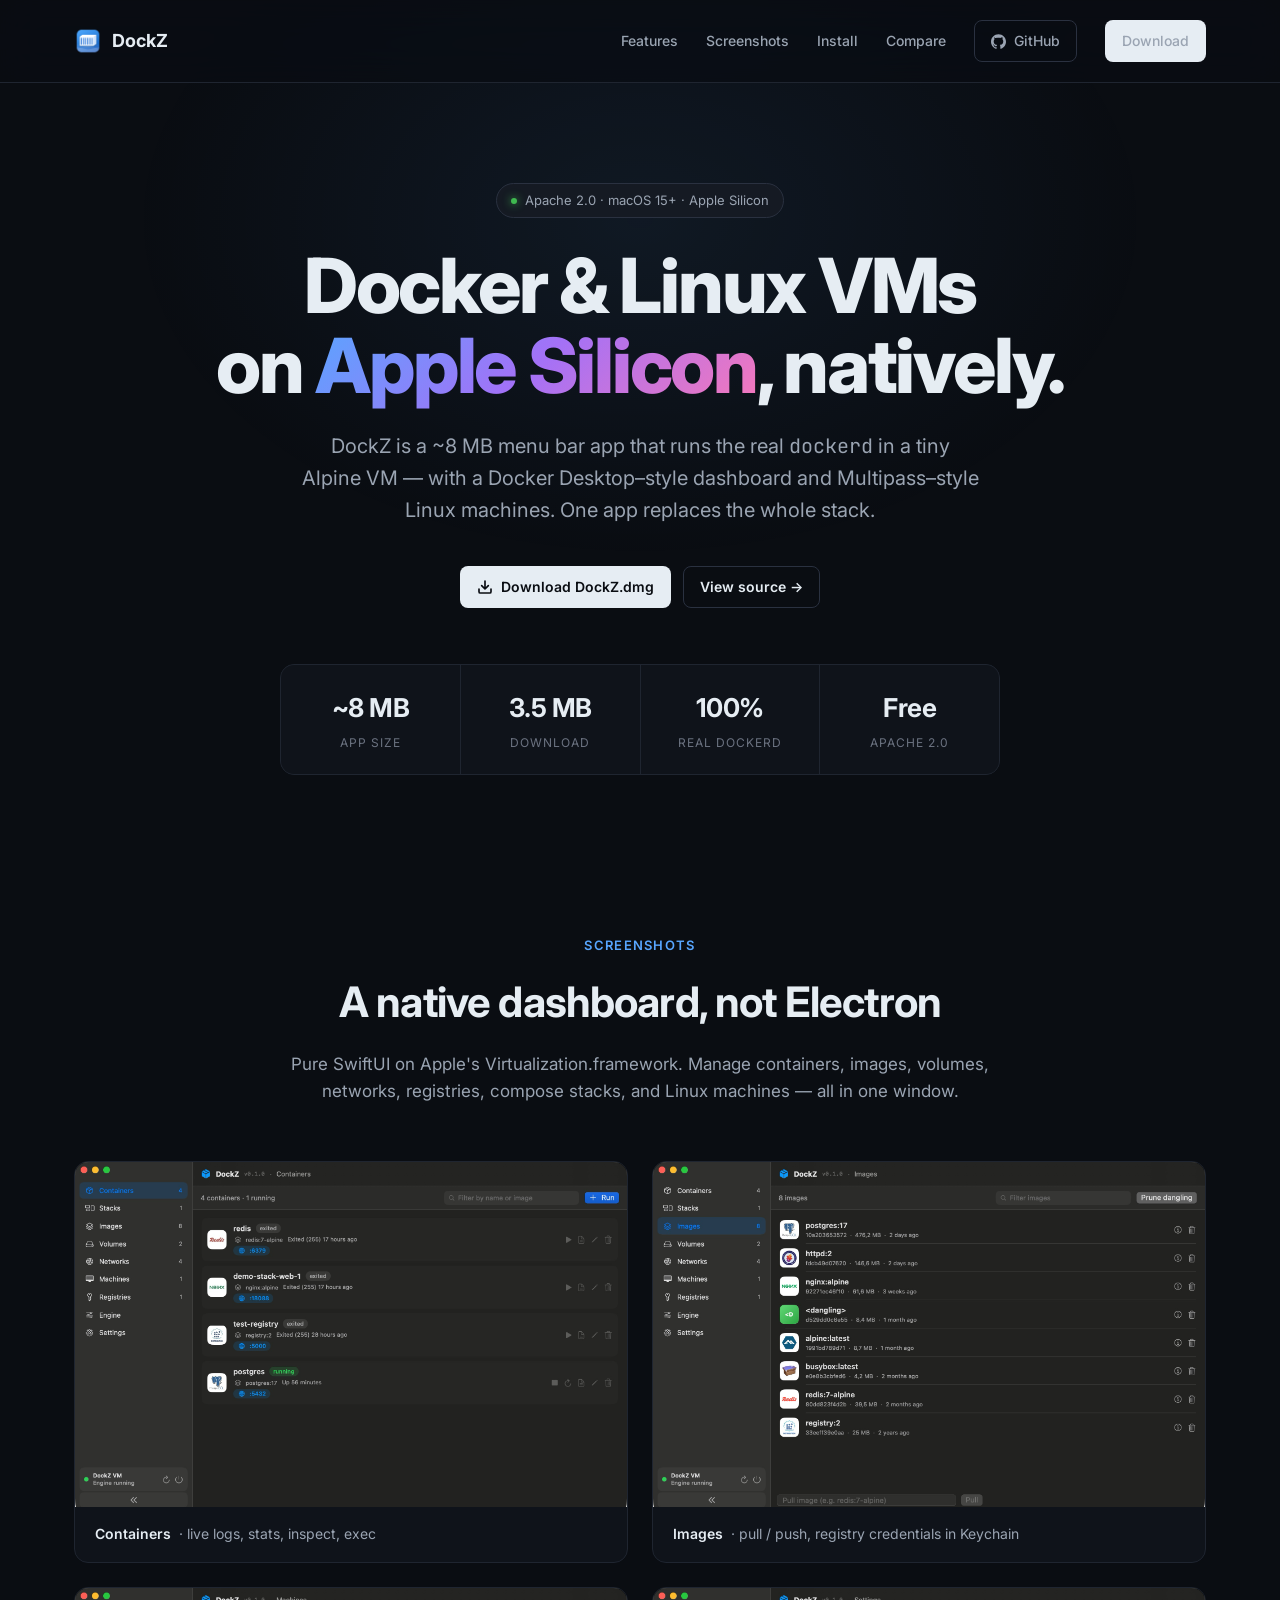
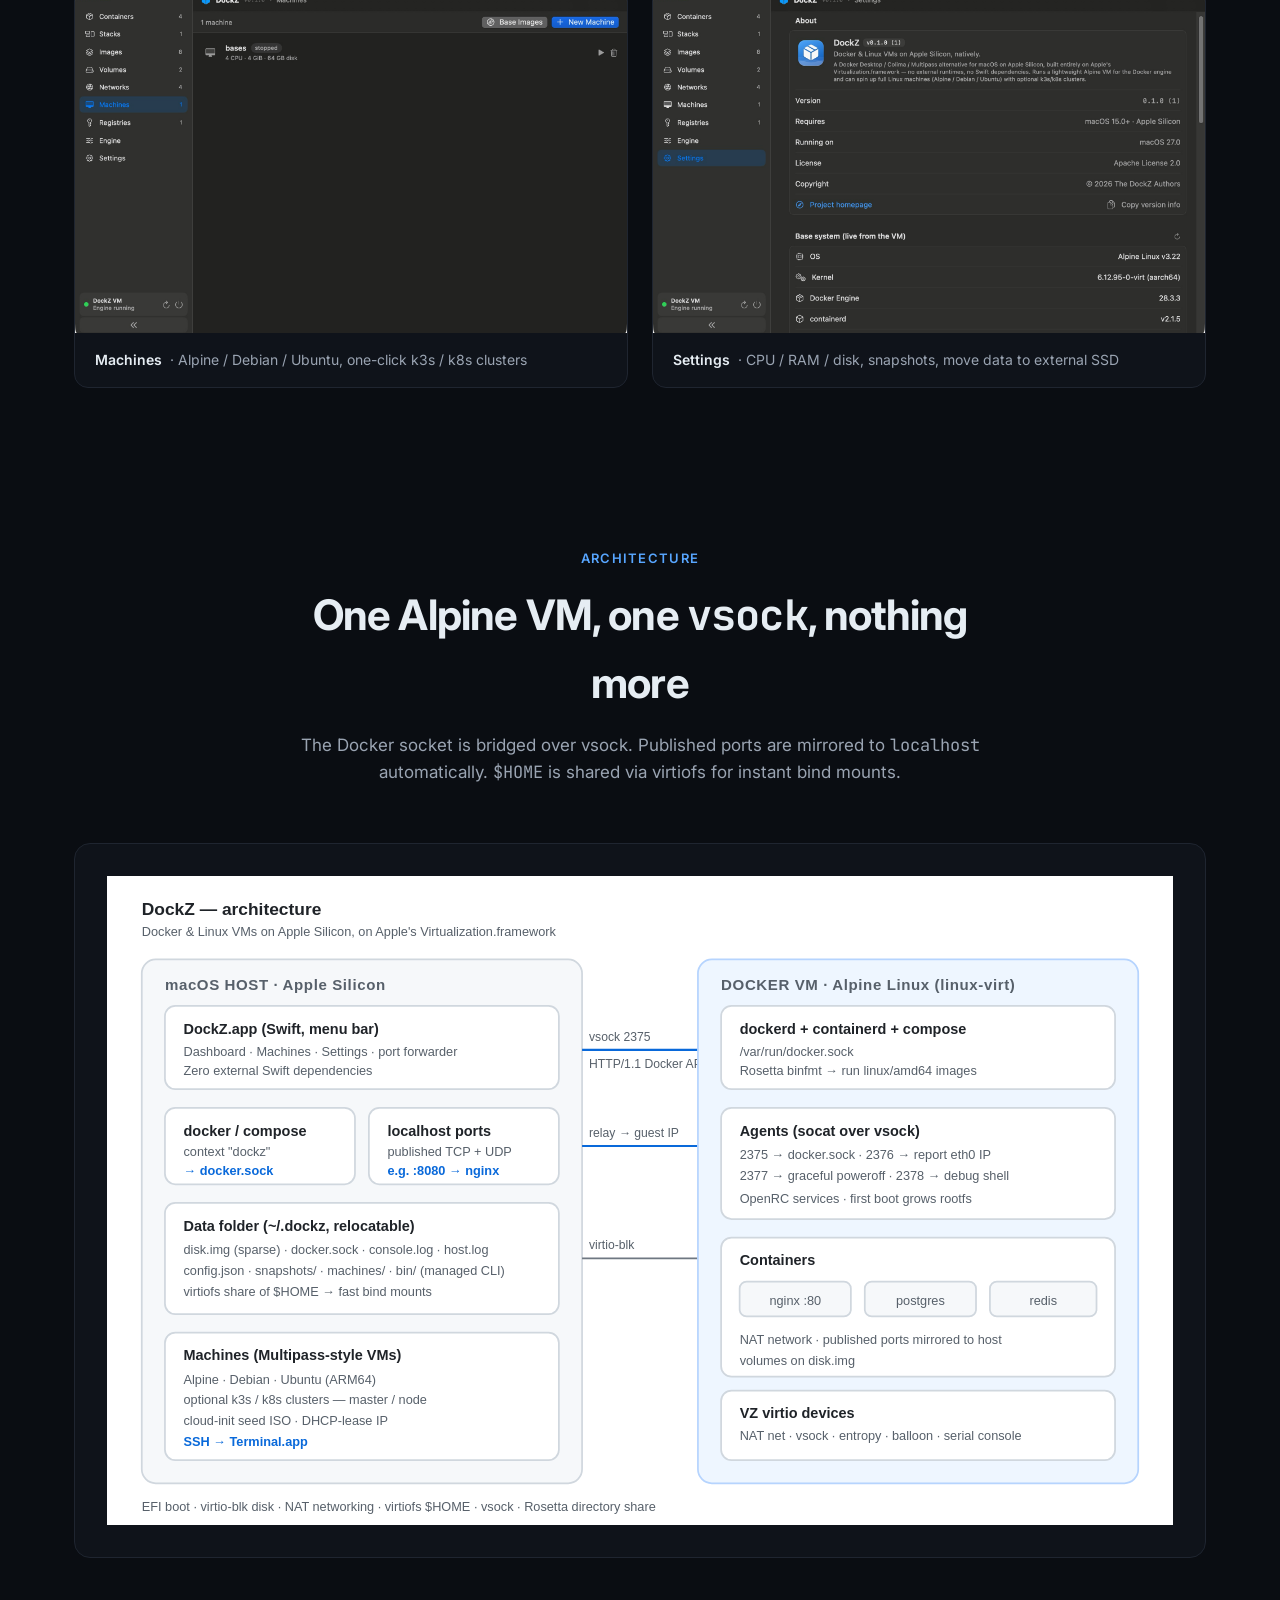
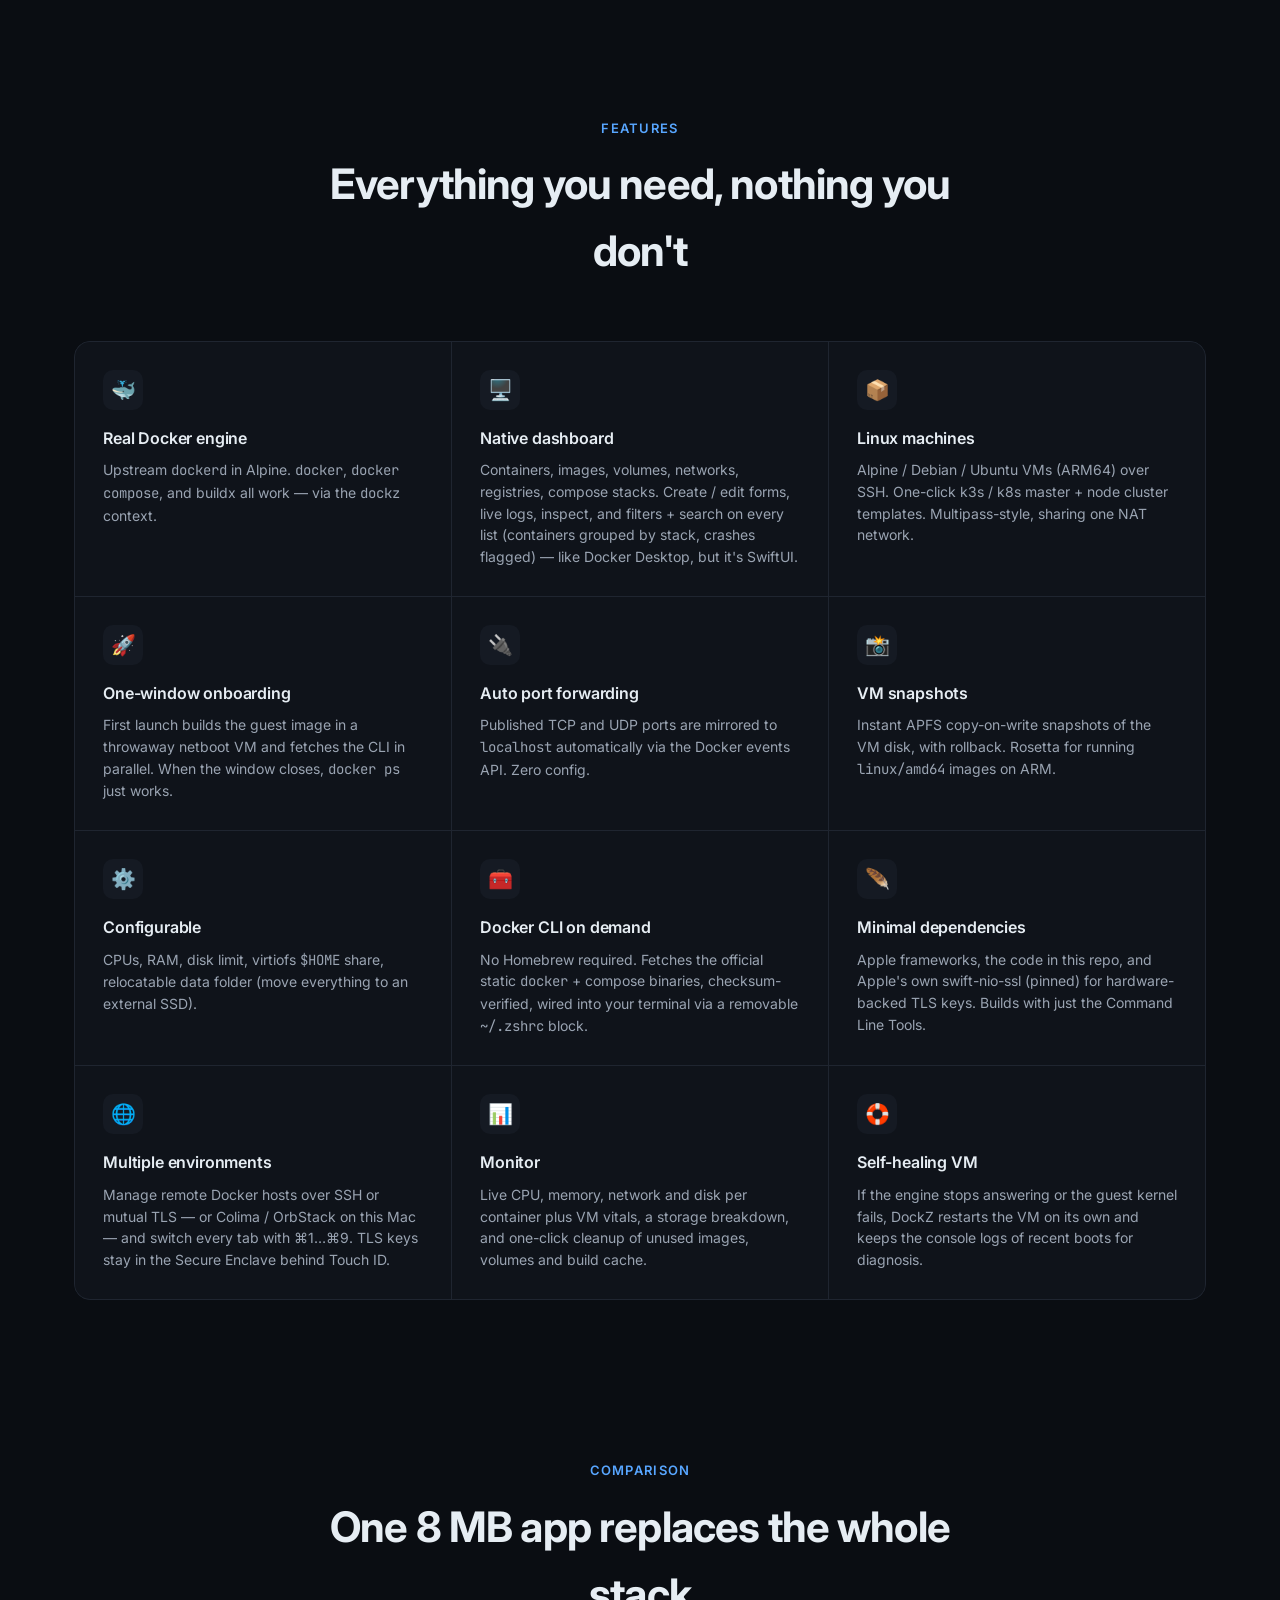
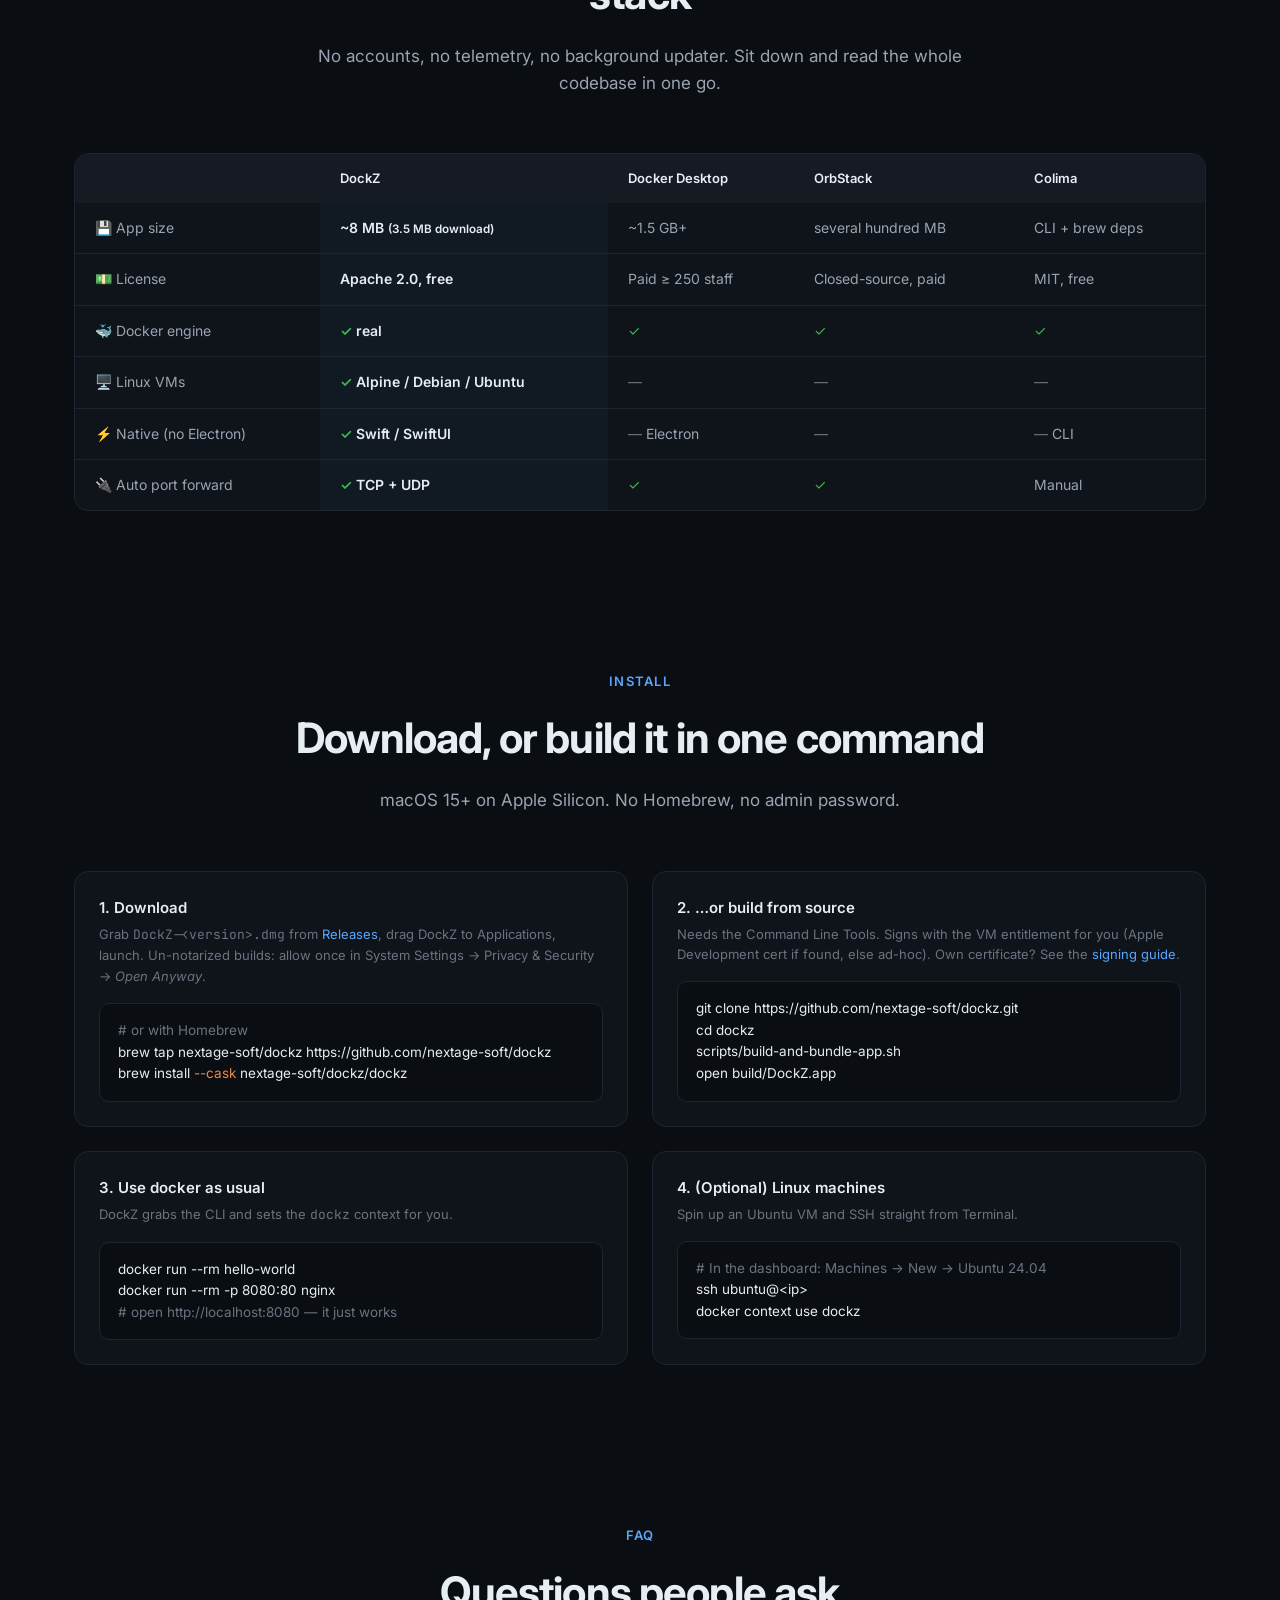
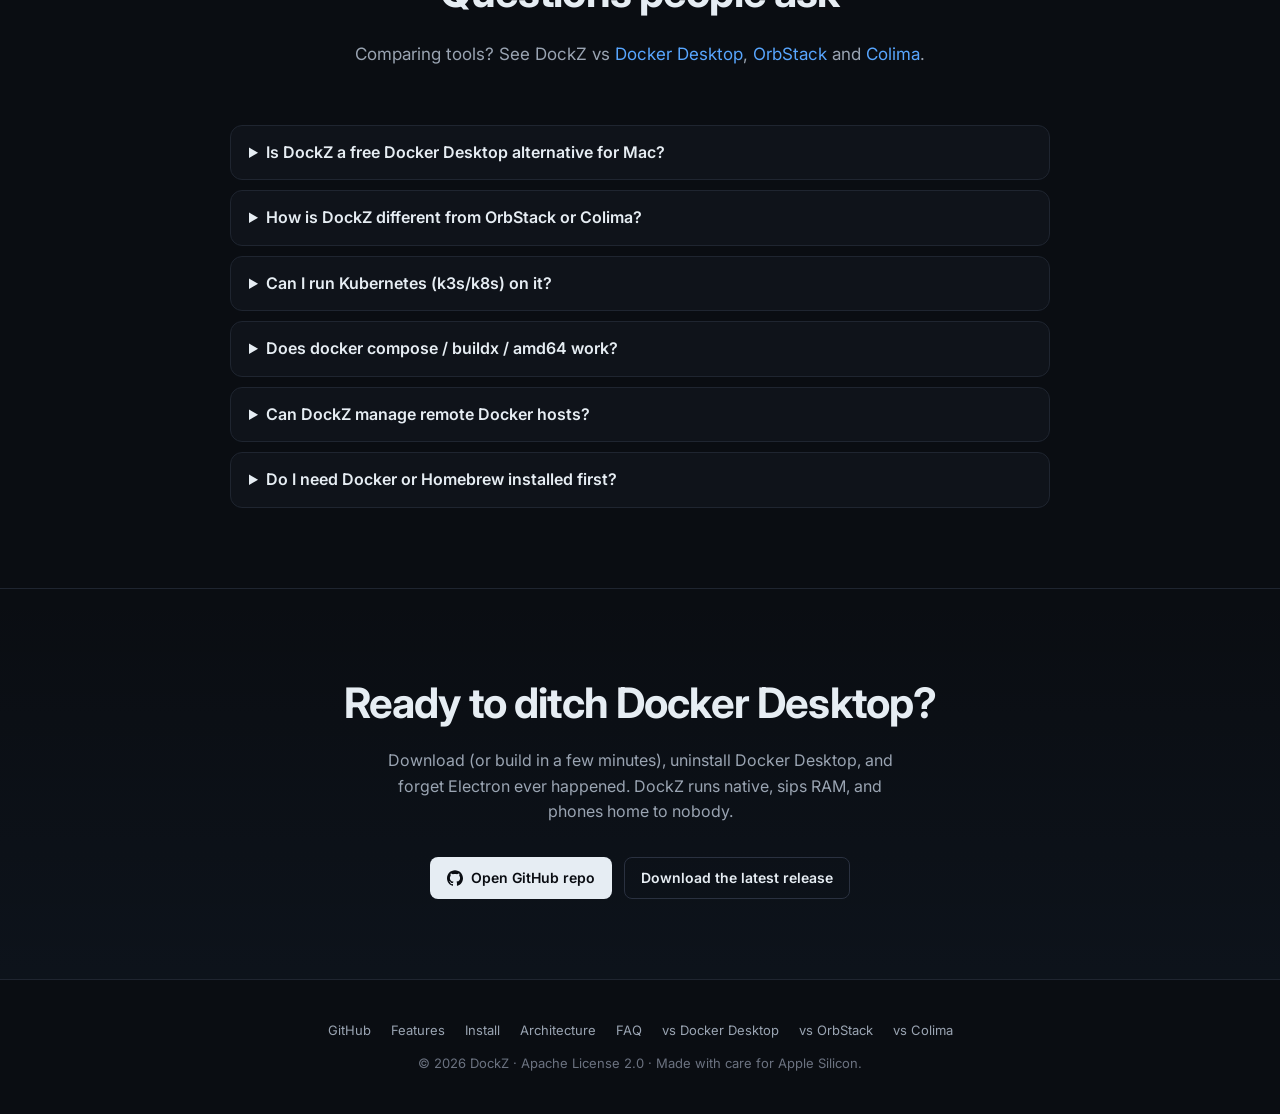
==== commit aa6c0b55: "feat: Homebrew cask in this repository Install with:   brew tap nextage-soft/dockz https://github.co" ====
--- a/landing/index.html
+++ b/landing/index.html
@@ -723,8 +723,9 @@
         <div class="install-card">
           <h3>1. Download</h3>
           <p class="hint">Grab <code class="mono">DockZ-&lt;version&gt;.dmg</code> from <a href="https://github.com/nextage-soft/dockz/releases/latest" target="_blank" rel="noopener">Releases</a>, drag DockZ to Applications, launch. Un-notarized builds: allow once in System Settings → Privacy &amp; Security → <em>Open Anyway</em>.</p>
-          <div class="code-block"><span class="c-comment"># optional: check the download</span>
-<span class="c-cmd">shasum</span> <span class="c-flag">-a 256 -c</span> DockZ-0.2.1.dmg.sha256</div>
+          <div class="code-block"><span class="c-comment"># or with Homebrew</span>
+<span class="c-cmd">brew tap</span> nextage-soft/dockz https://github.com/nextage-soft/dockz
+<span class="c-cmd">brew install</span> <span class="c-flag">--cask</span> nextage-soft/dockz/dockz</div>
         </div>
         <div class="install-card">
           <h3>2. …or build from source</h3>
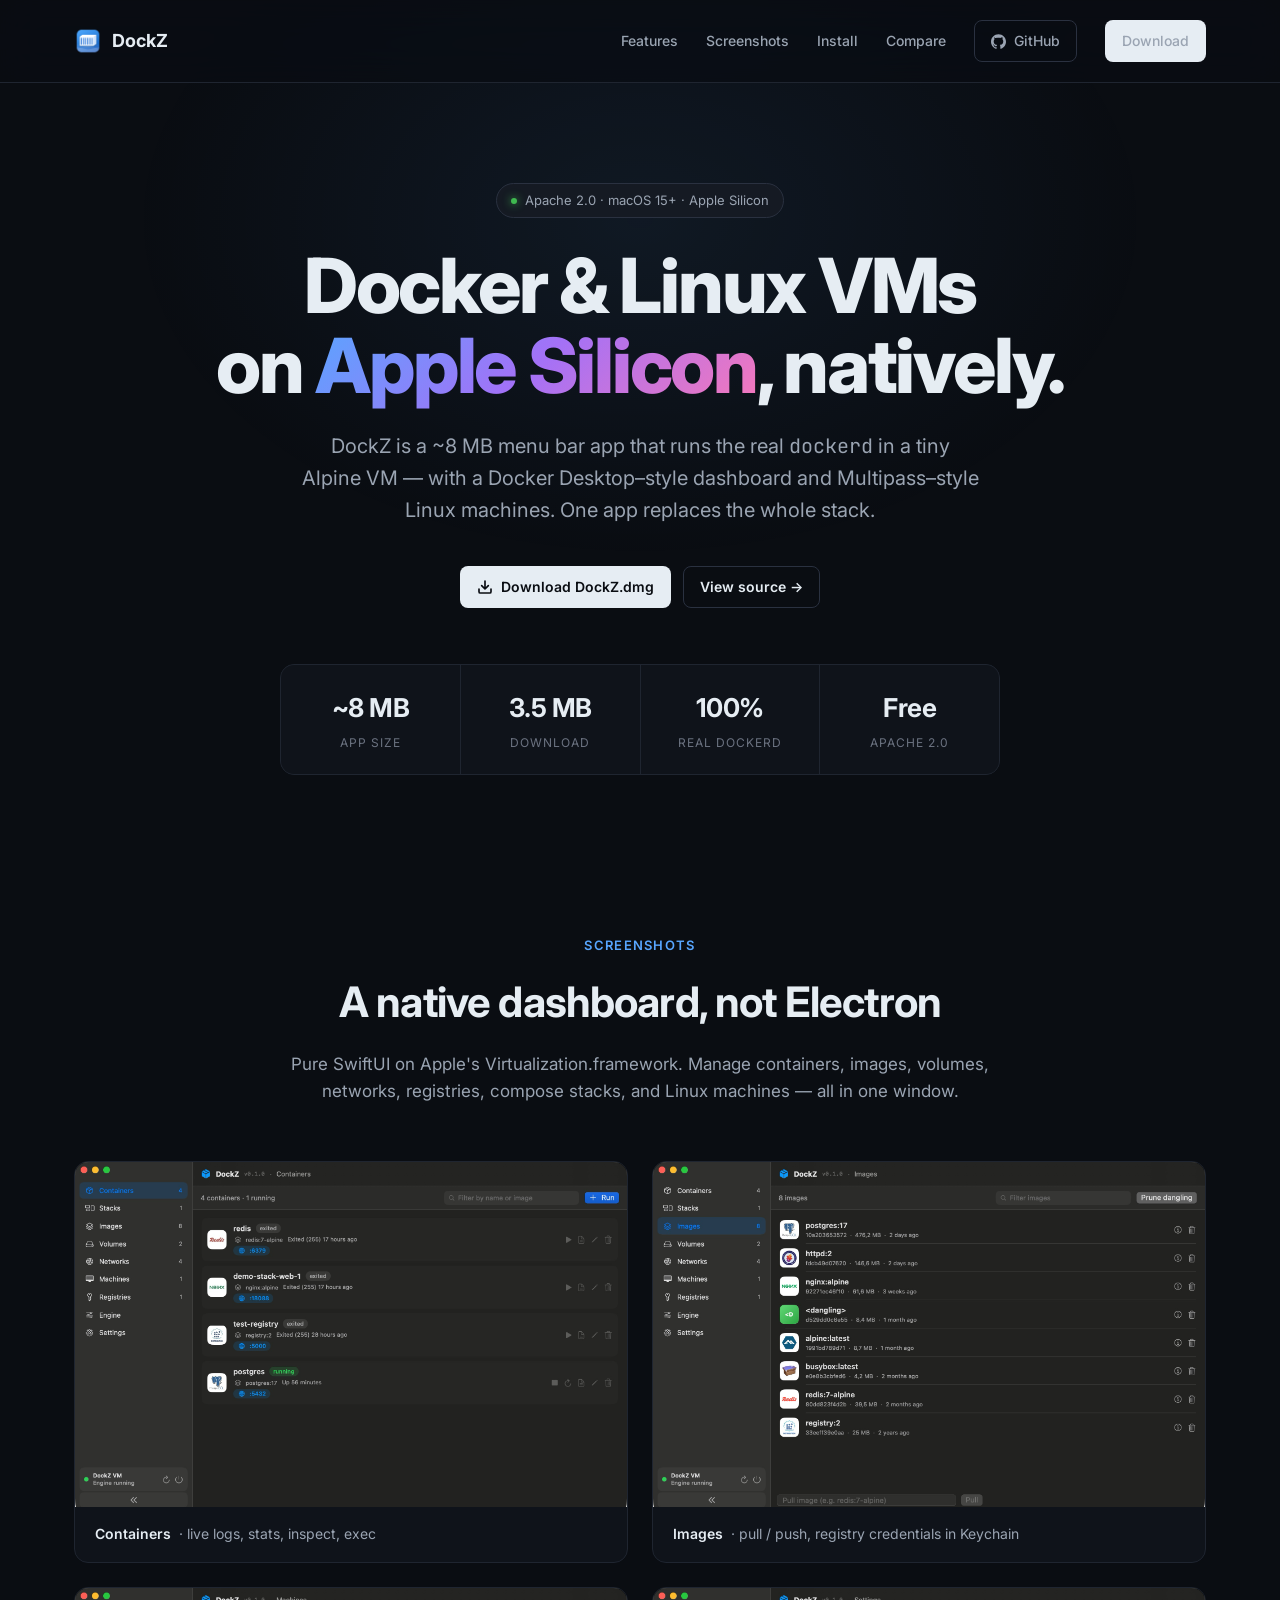
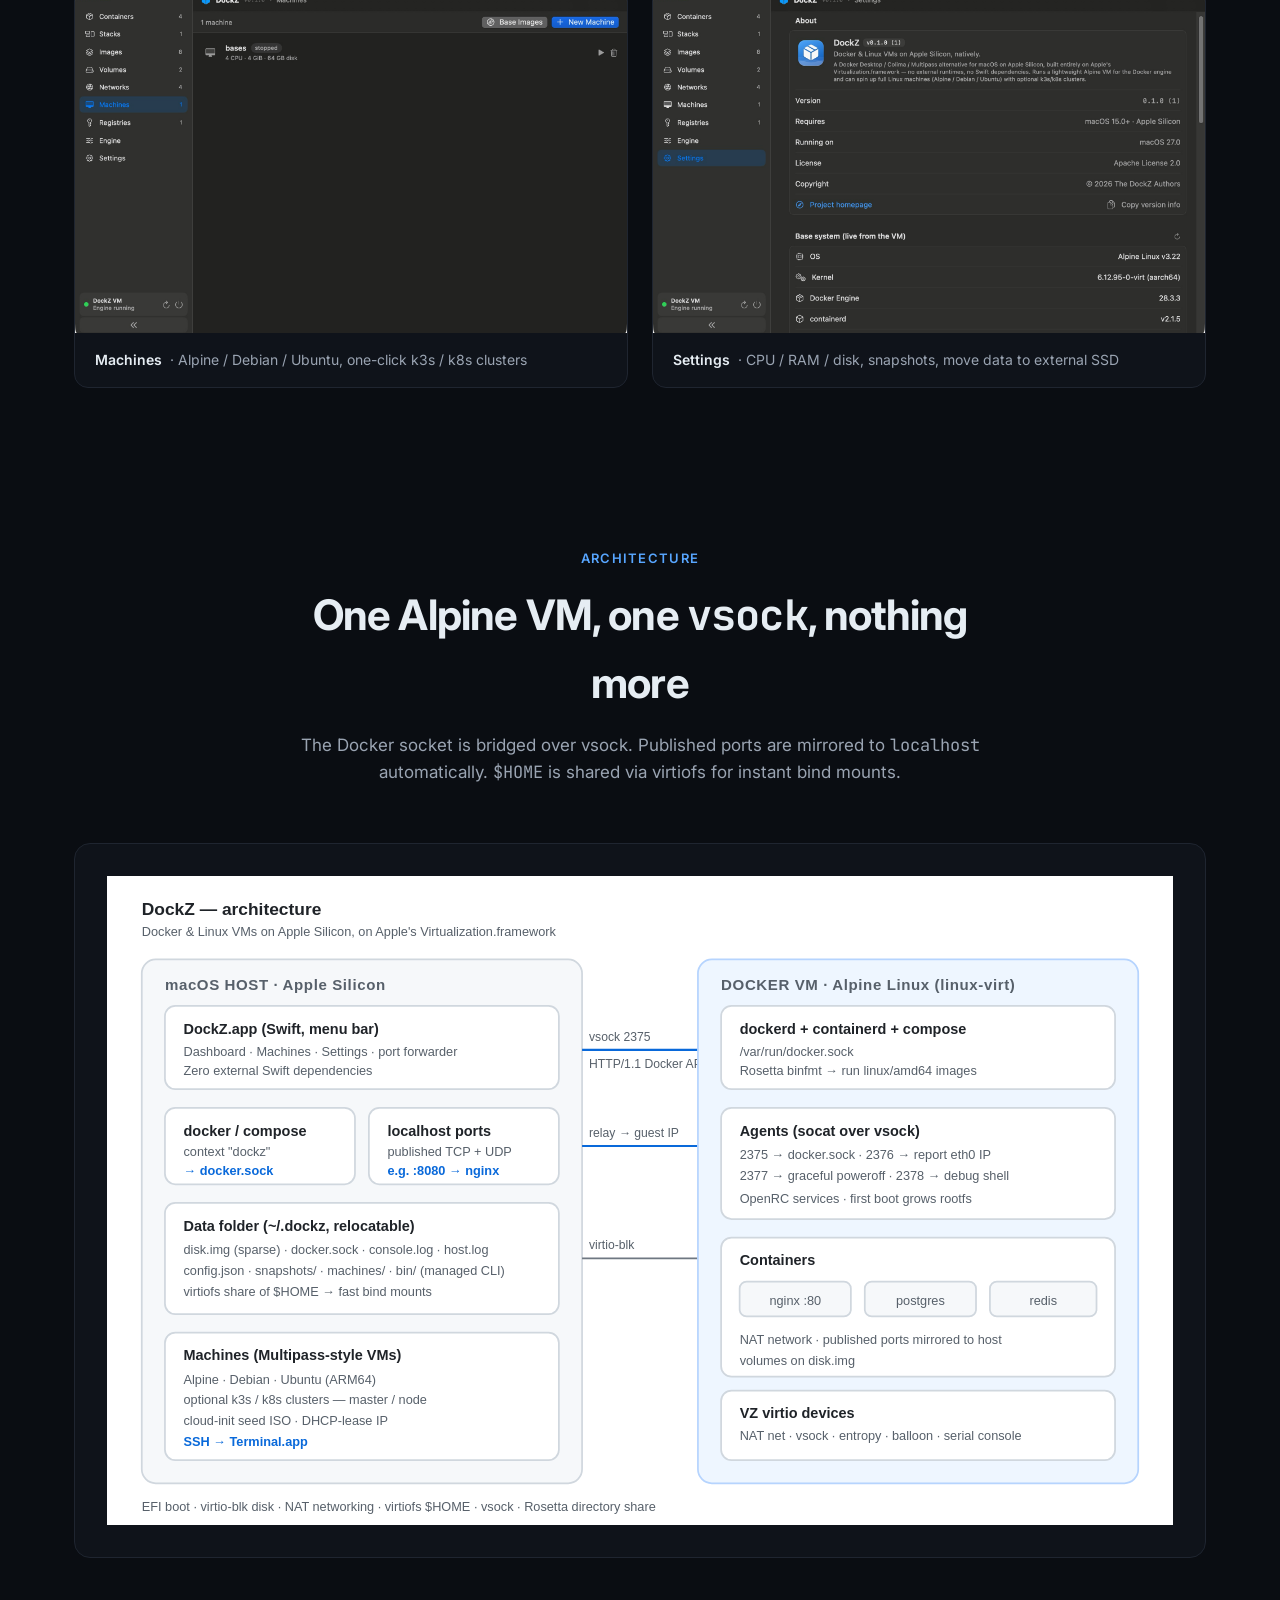
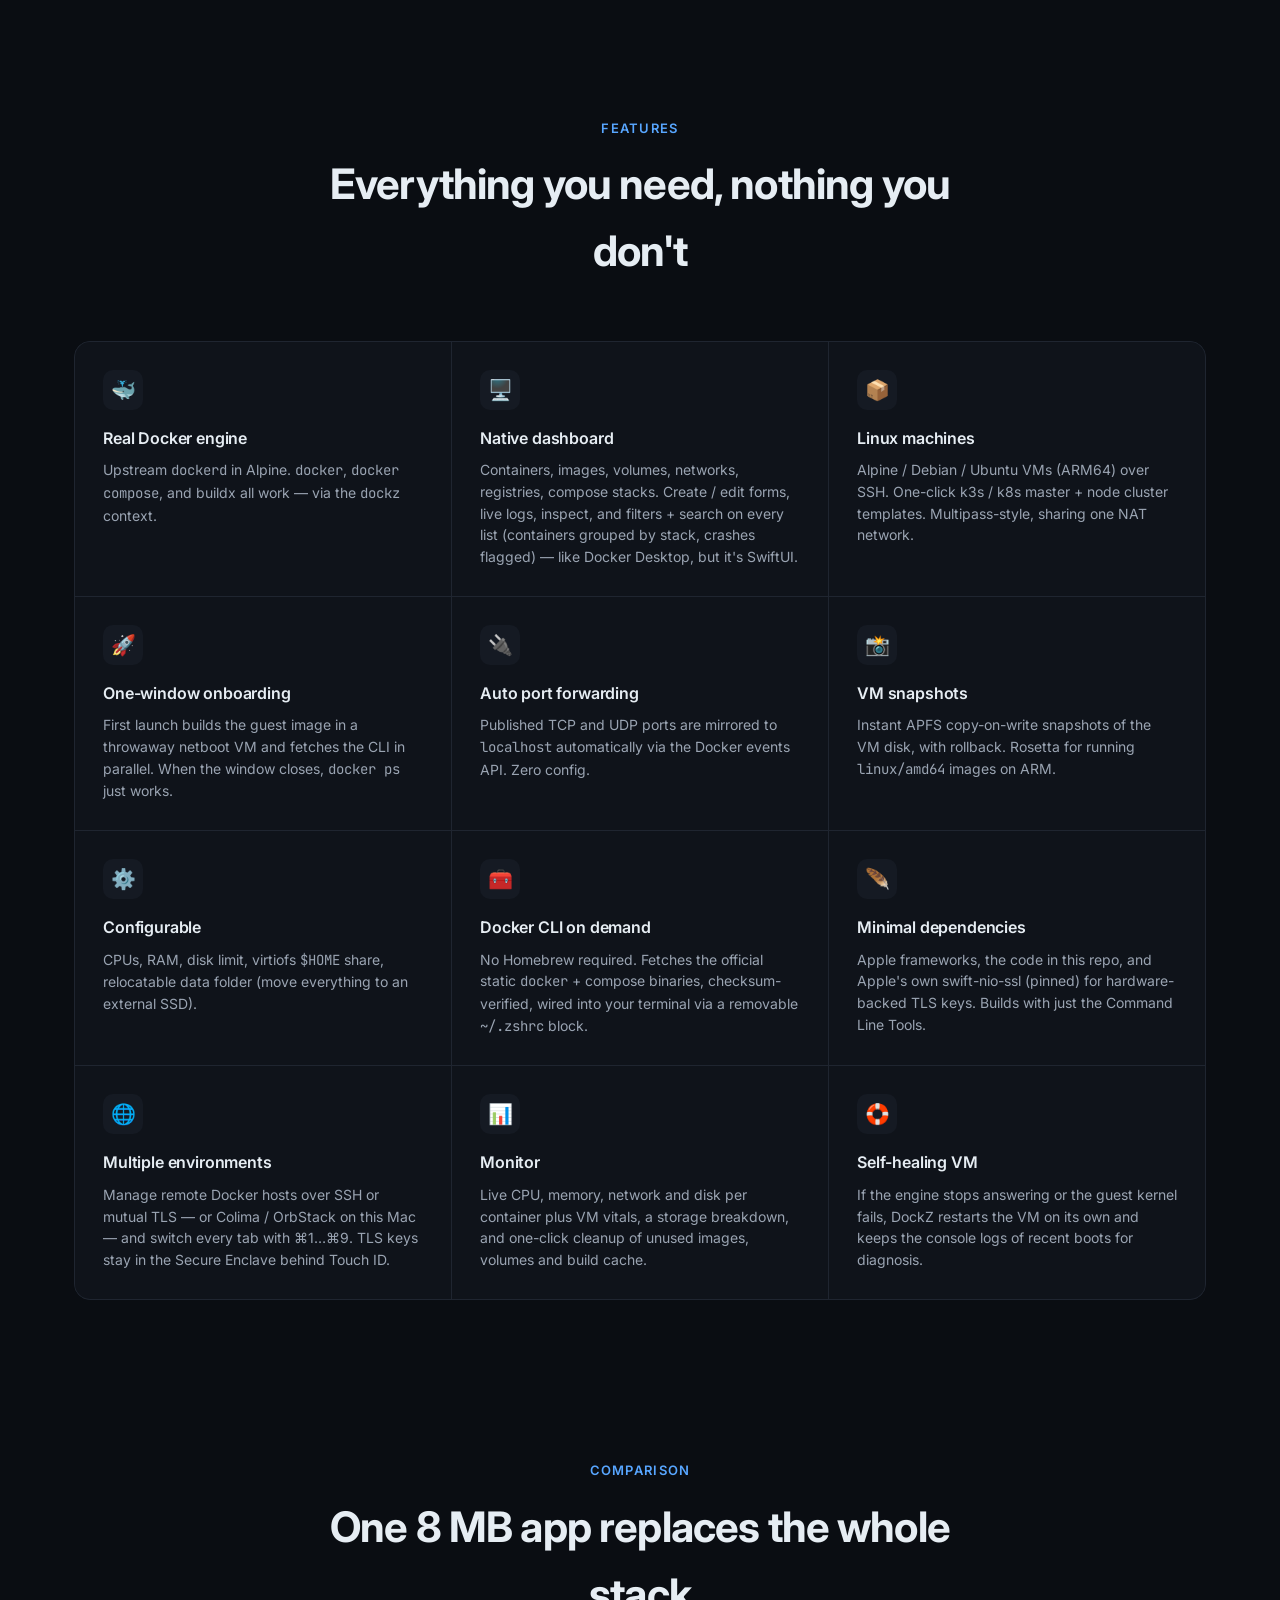
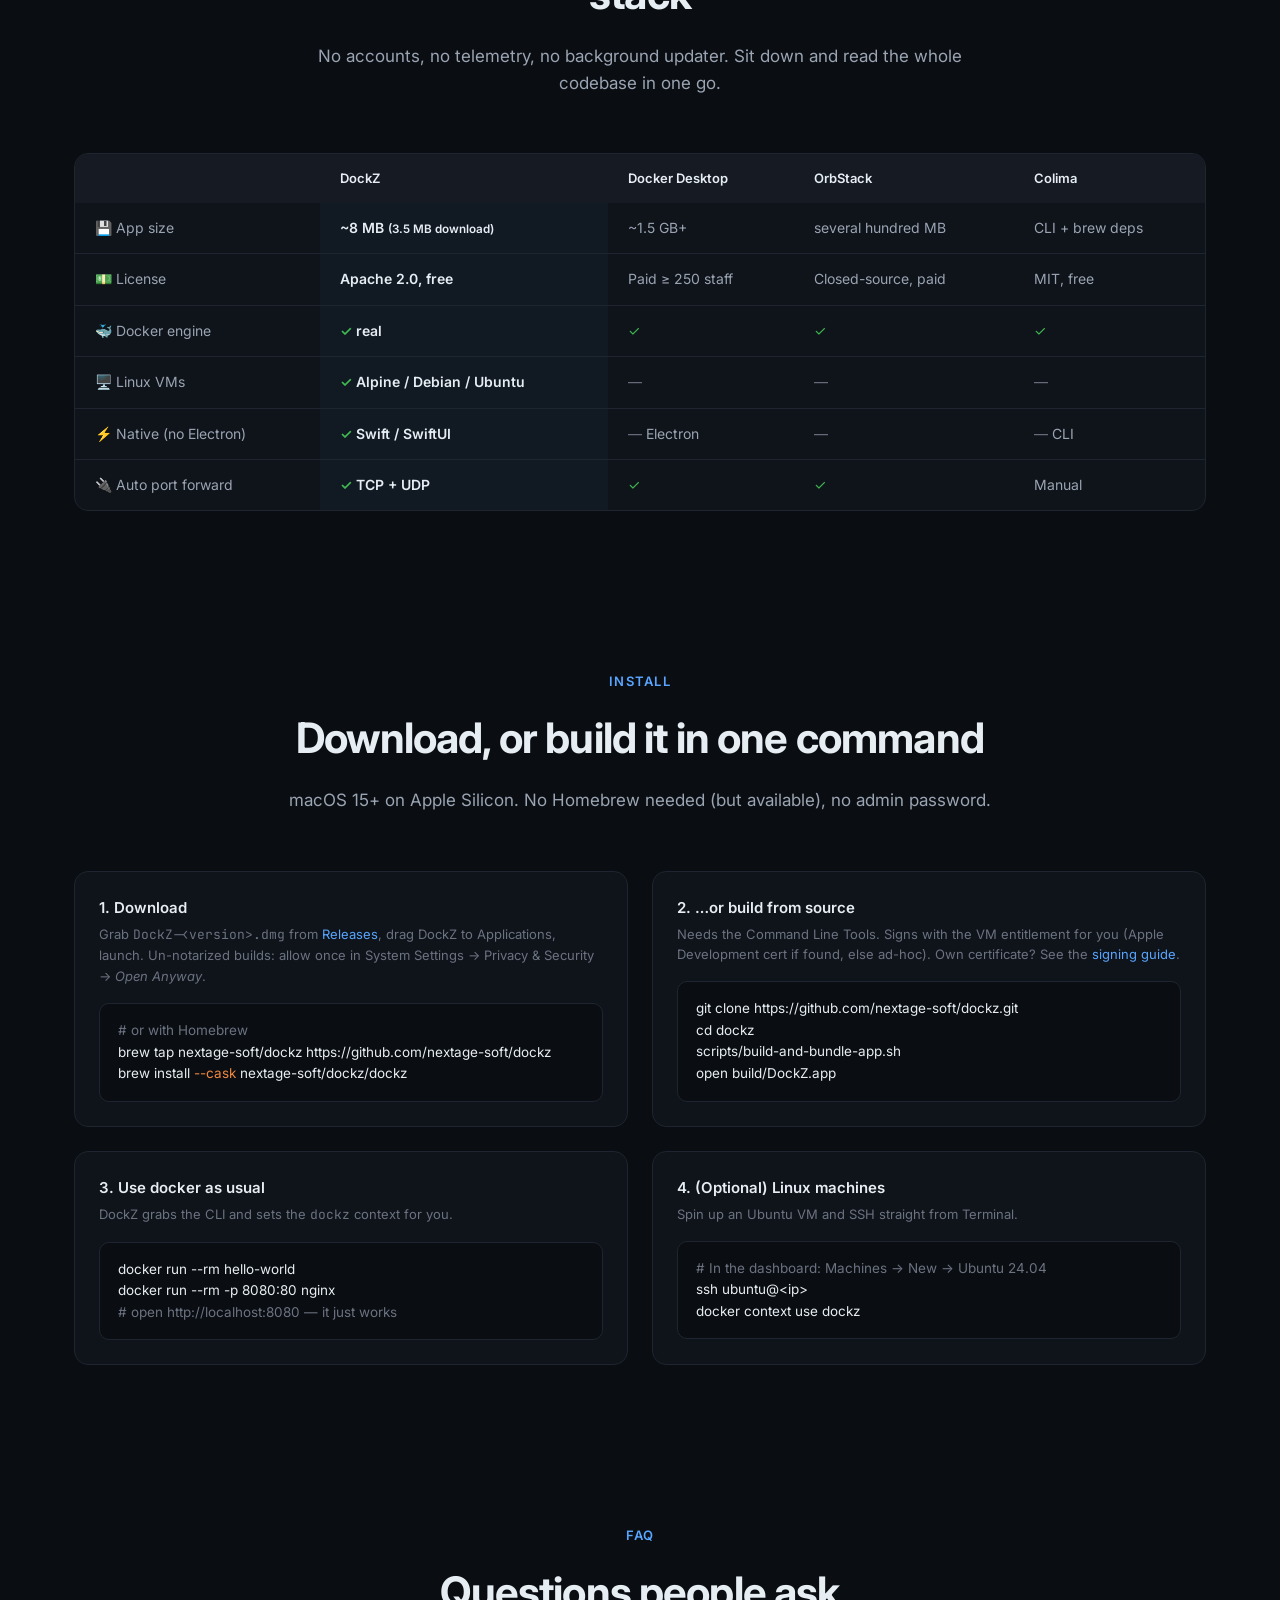
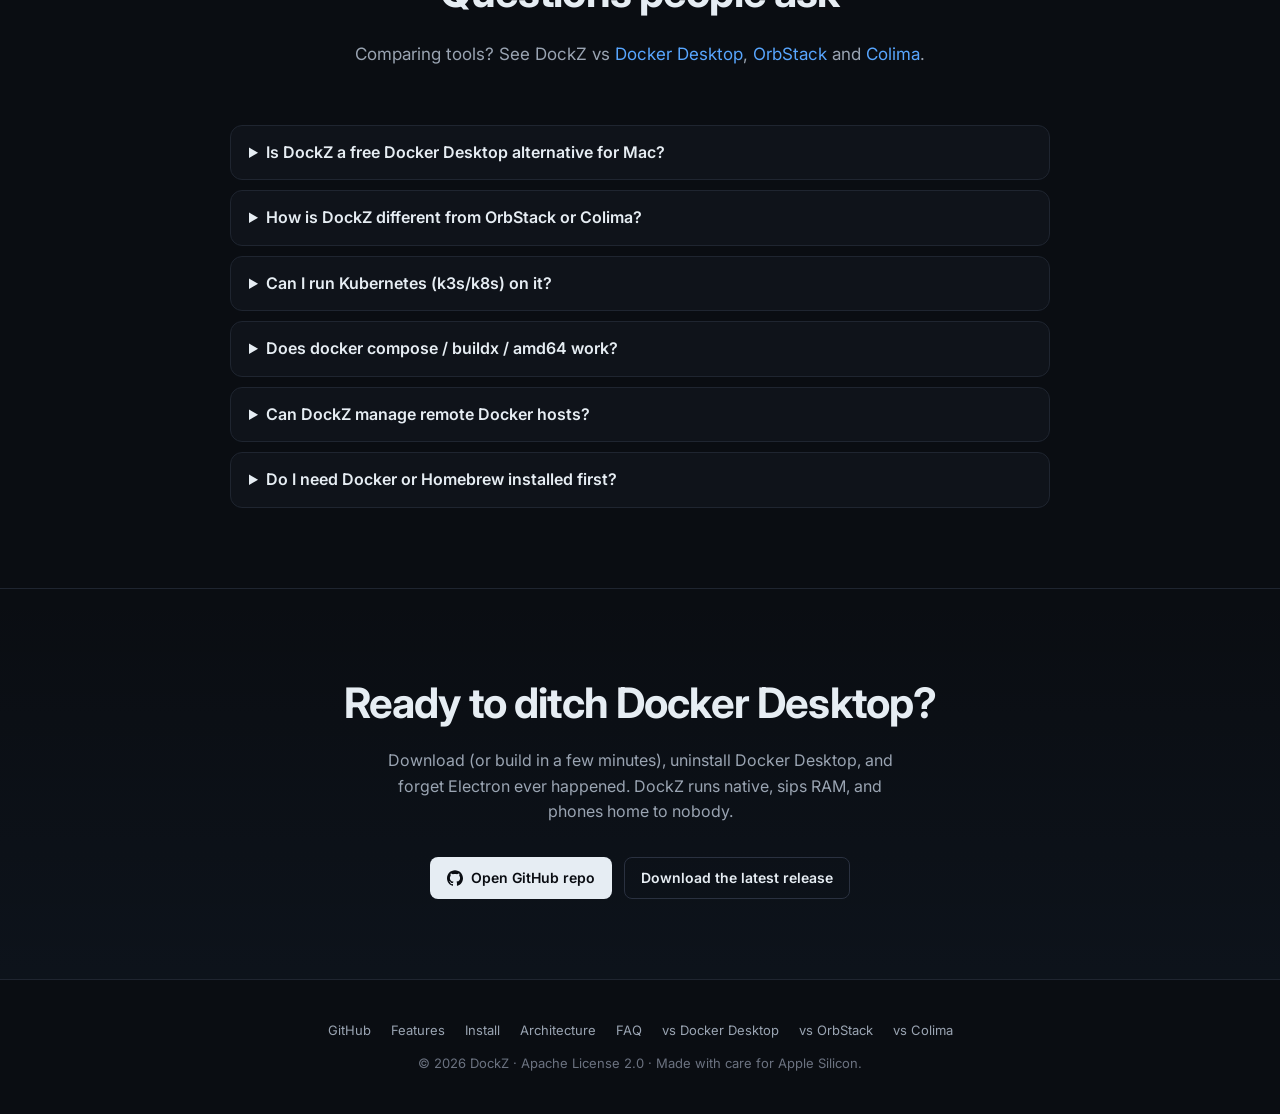
==== commit 1c27220e: "docs: "No Homebrew needed" now that a Homebrew cask exists README and the website said "No Homebrew"" ====
--- a/landing/index.html
+++ b/landing/index.html
@@ -717,7 +717,7 @@
       <div class="section-head">
         <div class="section-eyebrow">Install</div>
         <h2>Download, or build it in one command</h2>
-        <p class="section-sub">macOS 15+ on Apple Silicon. No Homebrew, no admin password.</p>
+        <p class="section-sub">macOS 15+ on Apple Silicon. No Homebrew needed (but available), no admin password.</p>
       </div>
       <div class="install">
         <div class="install-card">
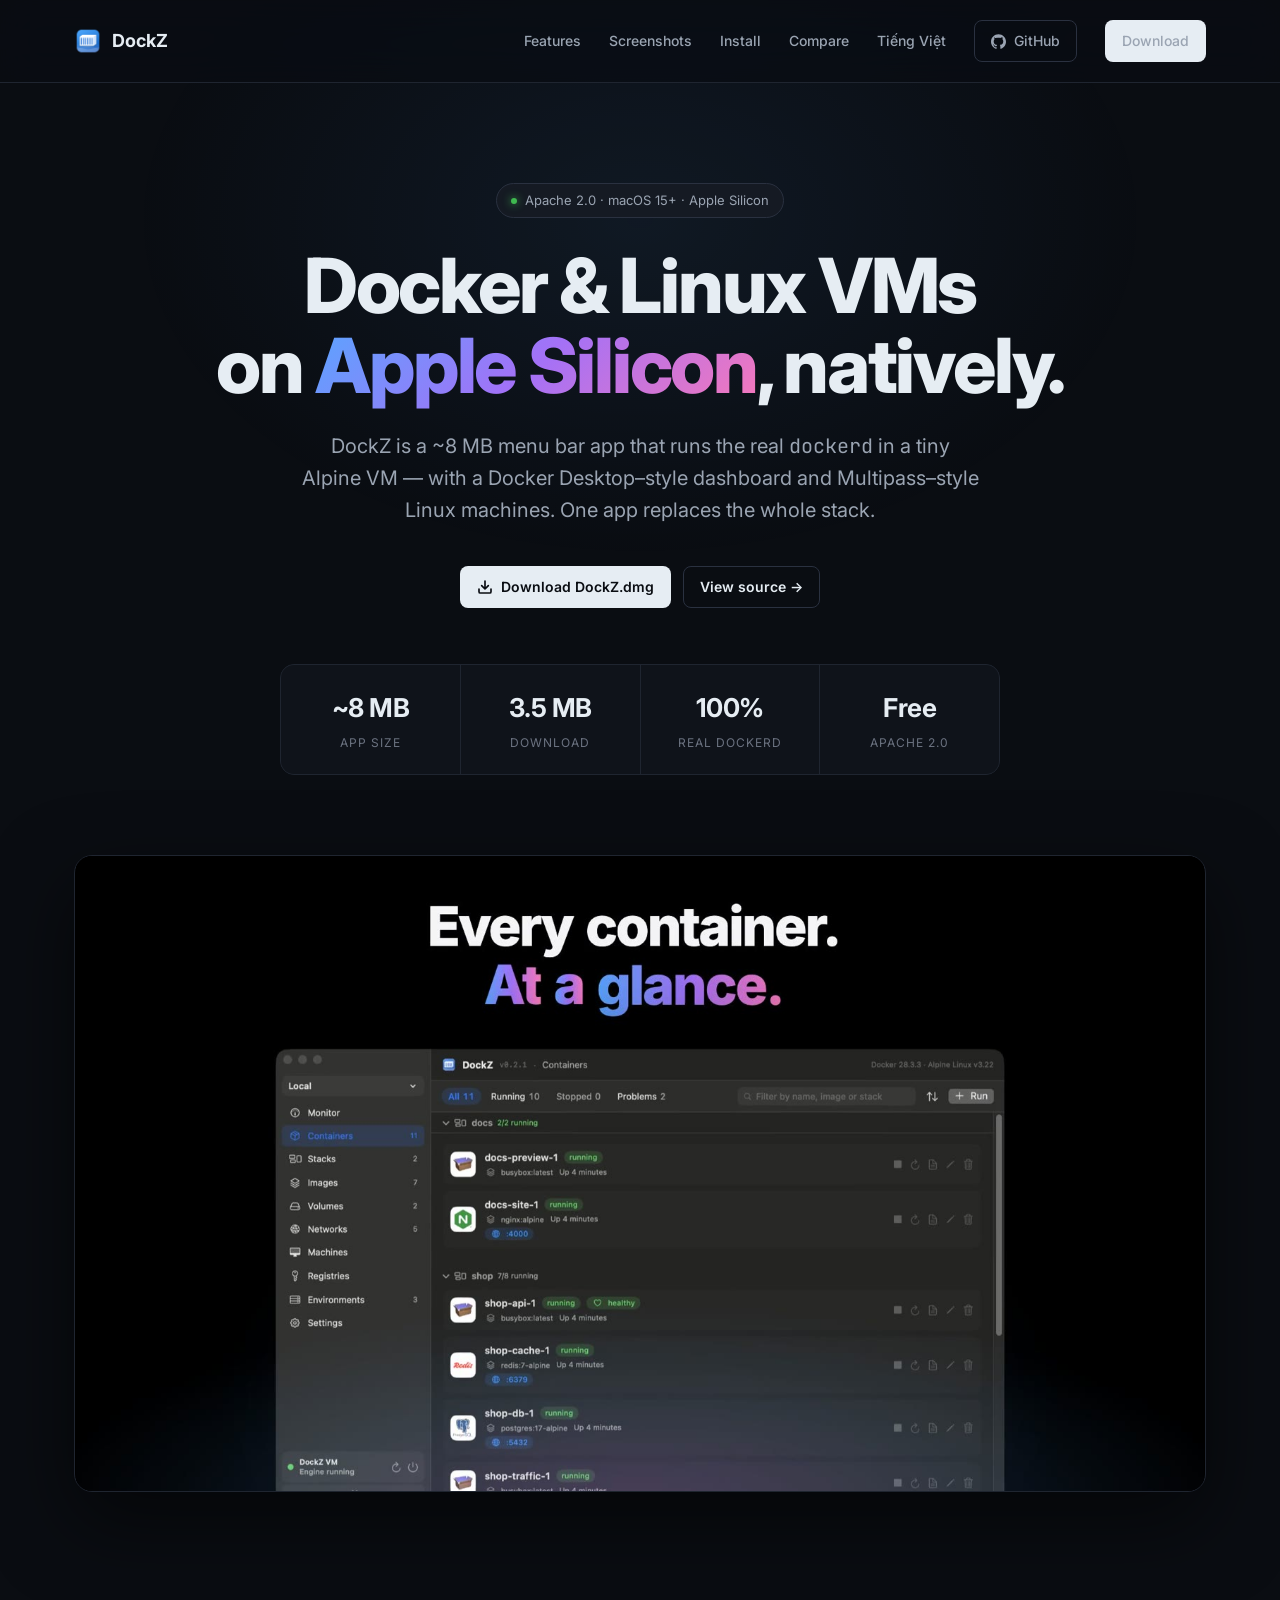
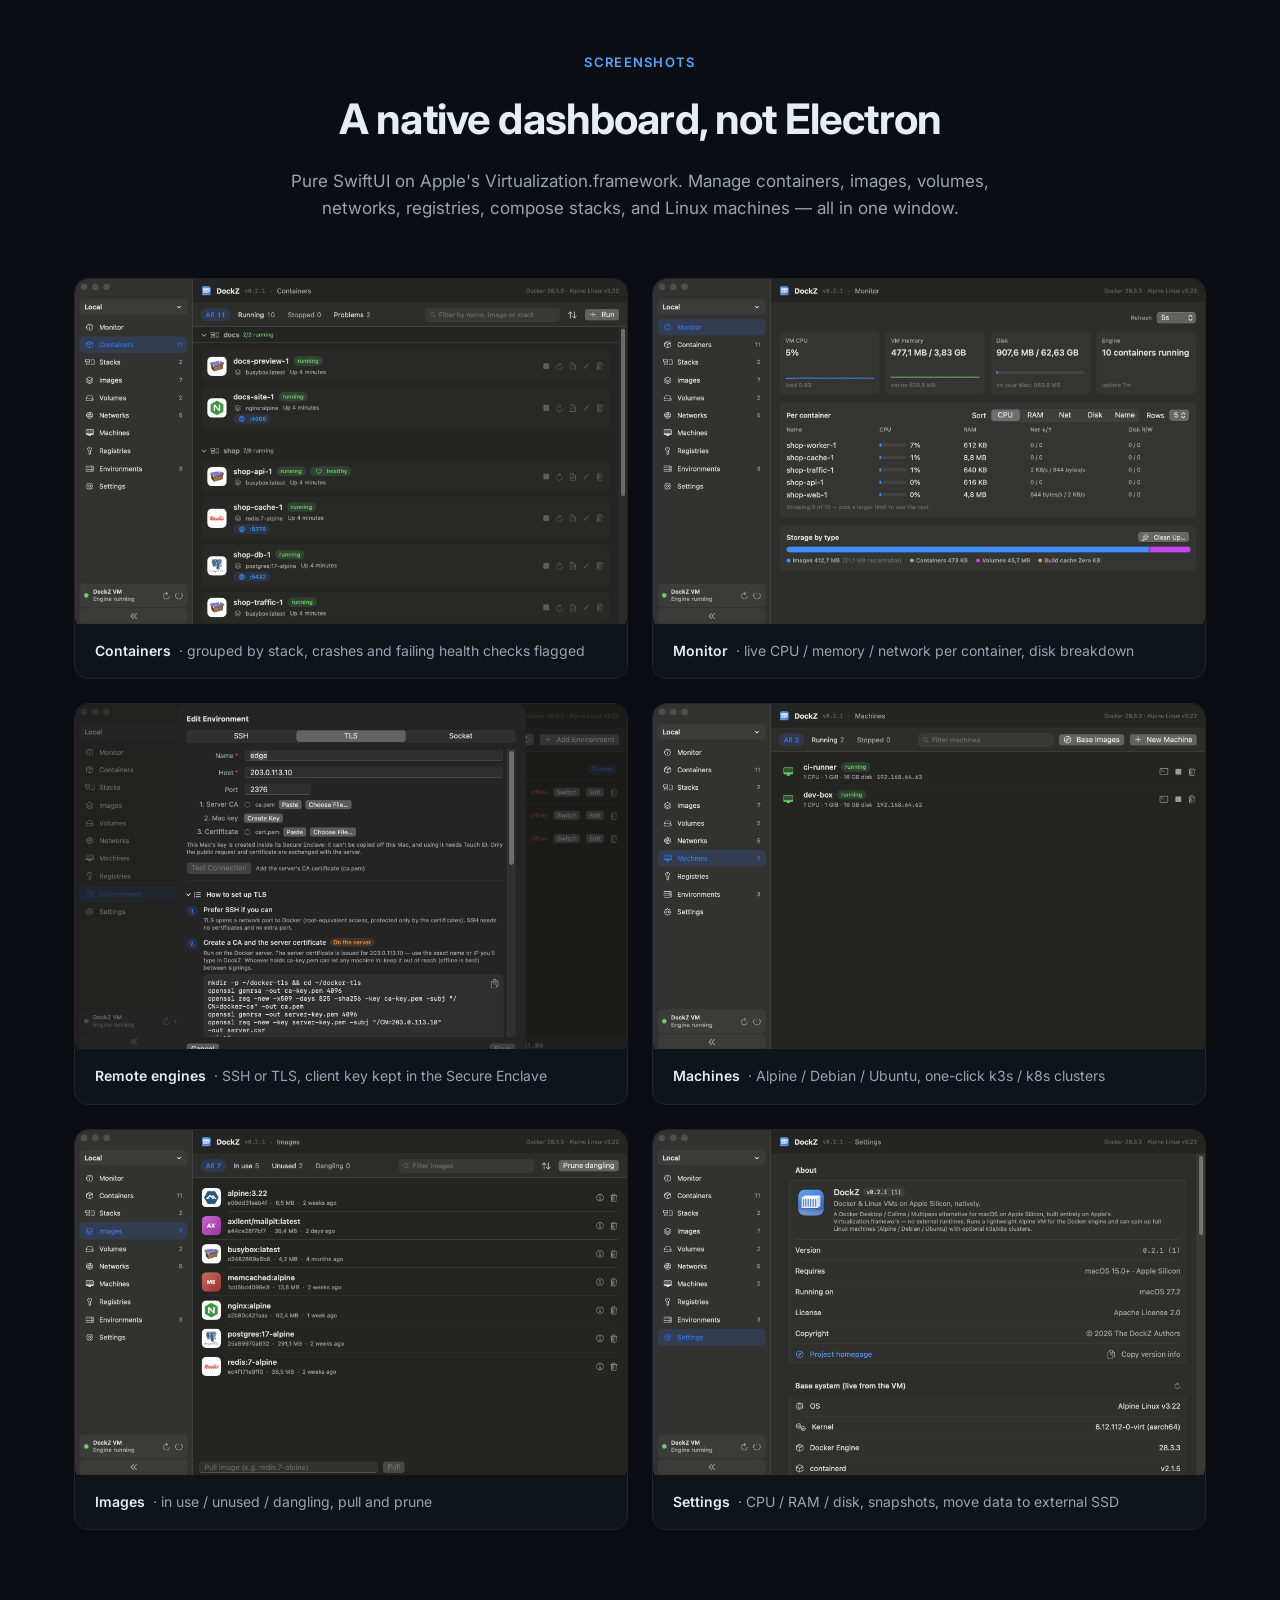
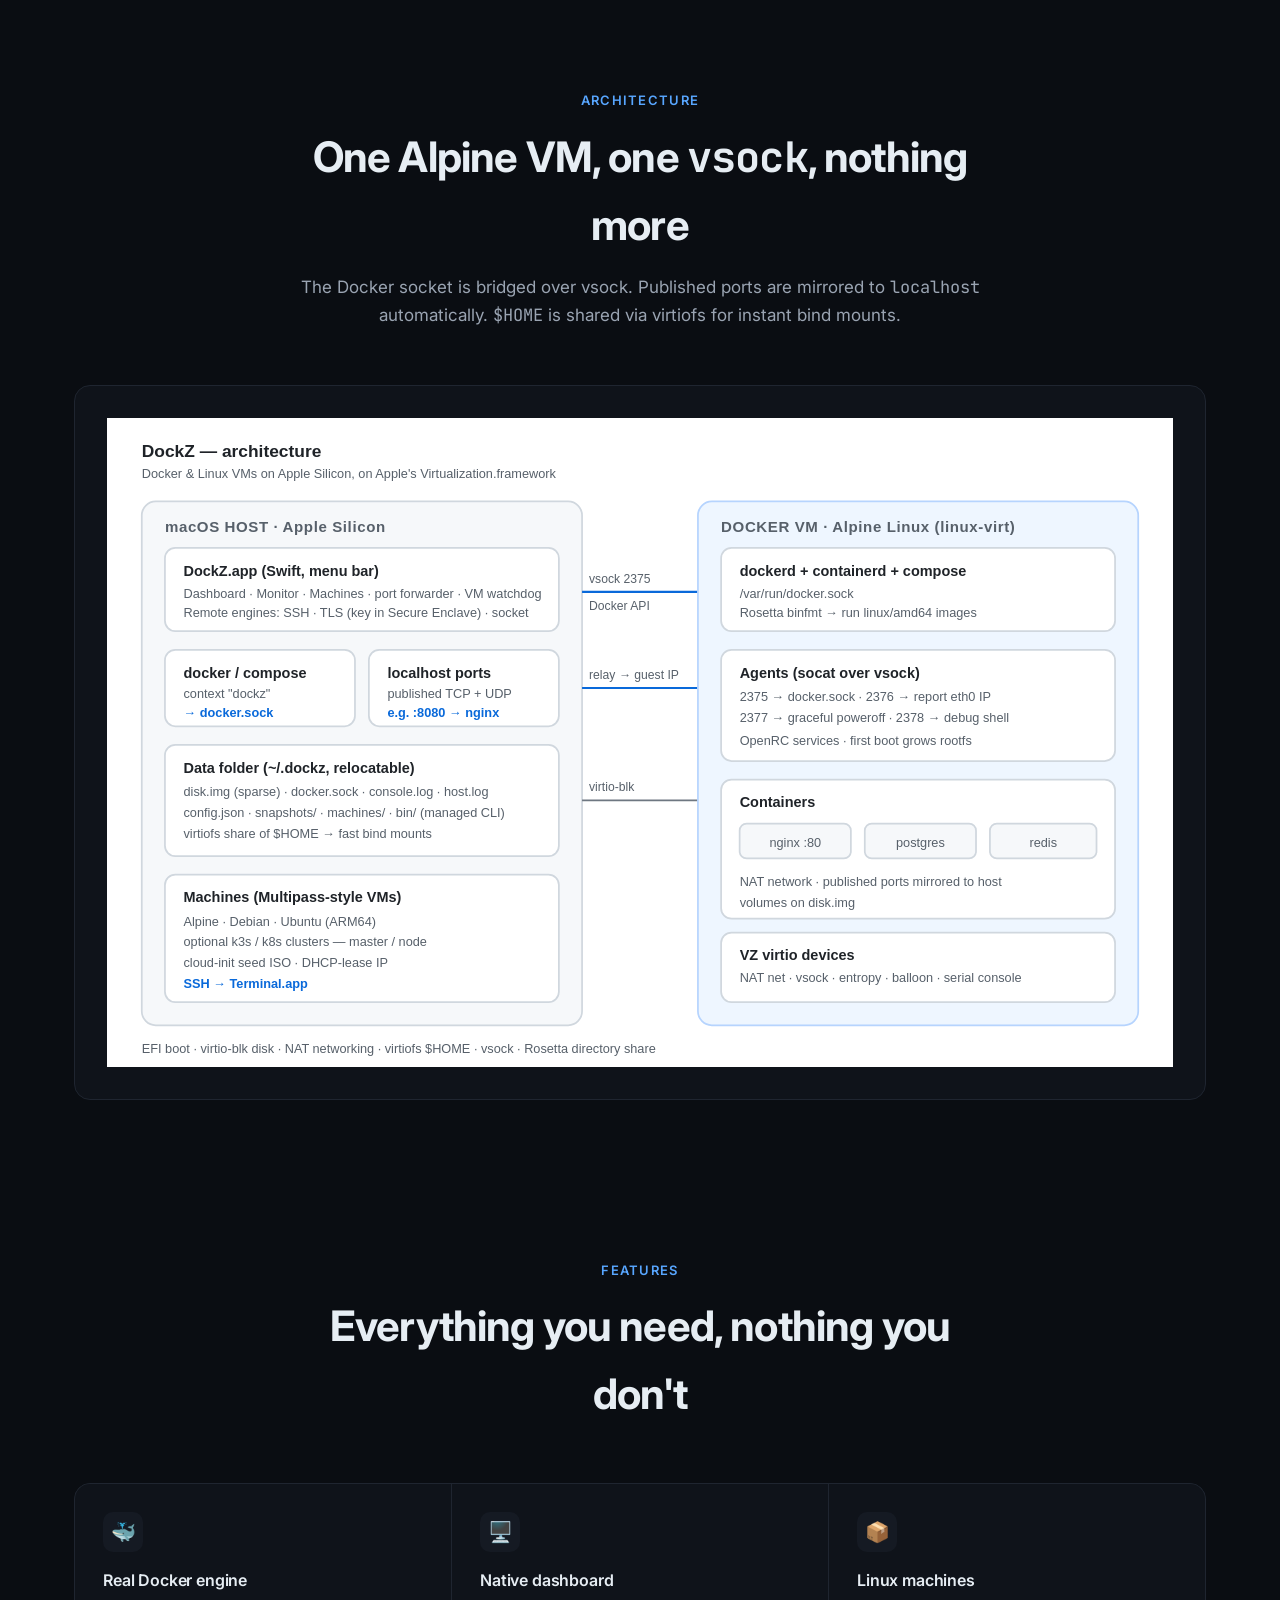
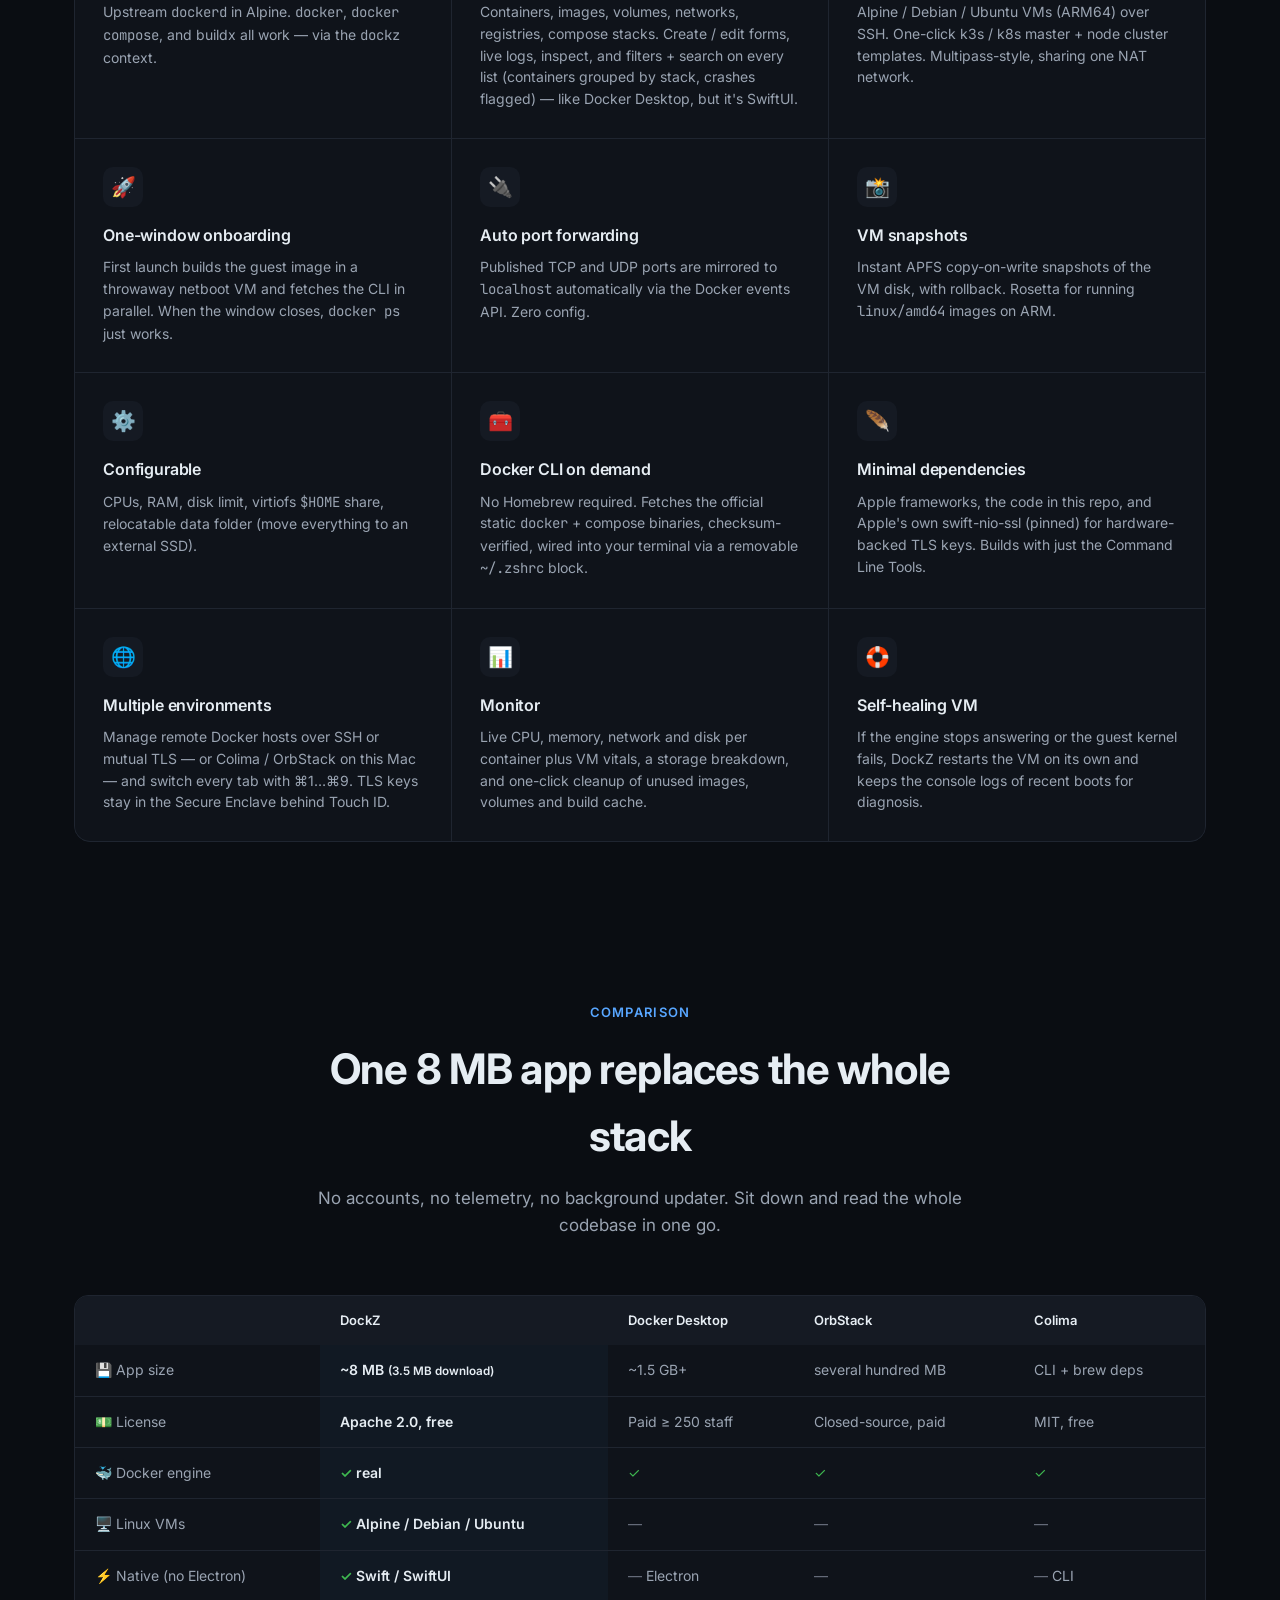
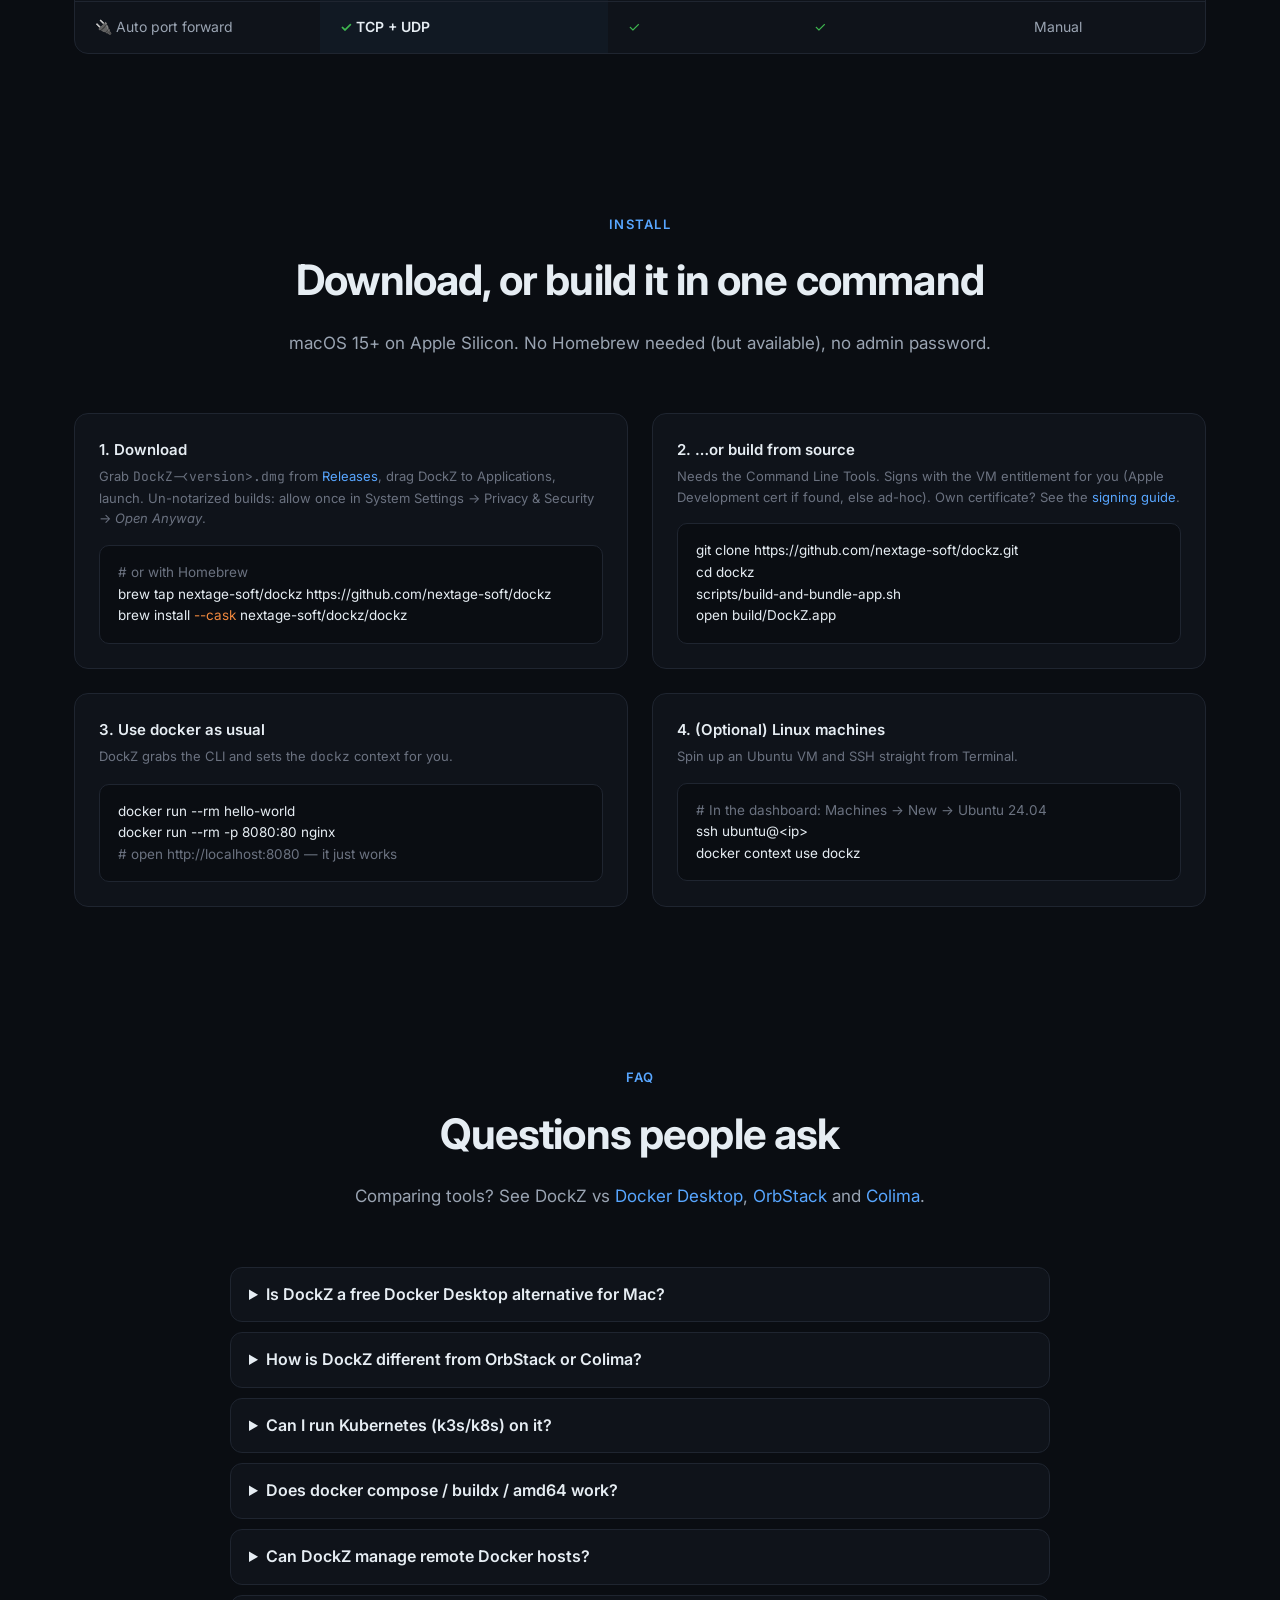
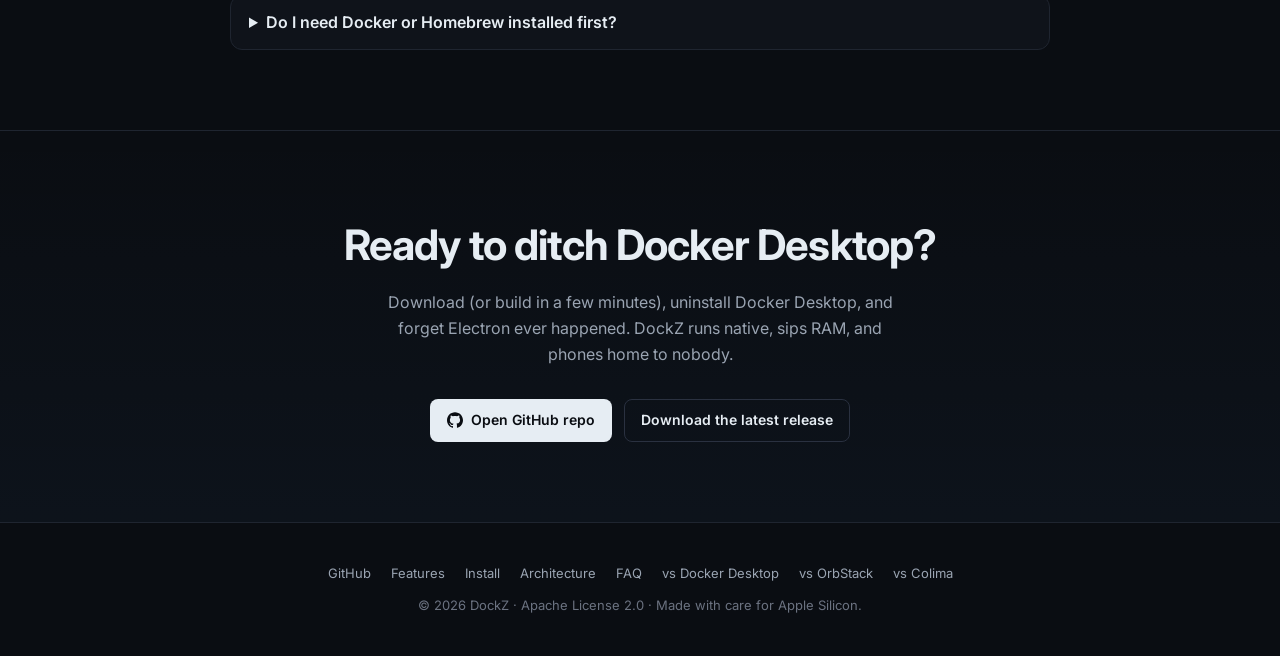
==== commit e174378c: "release: 0.2.2 Move the Unreleased notes under 0.2.2 (the release workflow reads them from this sect" ====
--- a/landing/index.html
+++ b/landing/index.html
@@ -4,12 +4,15 @@
   <meta charset="utf-8" />
   <meta name="viewport" content="width=device-width, initial-scale=1" />
   <title>DockZ — Docker & Linux VMs on Apple Silicon, natively</title>
-  <meta name="description" content="DockZ is a ~8 MB macOS menu bar app that runs the real dockerd in a tiny Alpine VM on Apple Silicon. Docker Desktop + Multipass in one, Apache 2.0, zero dependencies." />
+  <meta name="description" content="DockZ is a ~8 MB macOS menu bar app that runs the real dockerd in a tiny Alpine VM on Apple Silicon. Docker Desktop + Multipass in one, Apache 2.0, no Electron." />
   <link rel="canonical" href="https://dockz.nextagesoft.com/" />
+  <link rel="alternate" hreflang="en" href="https://dockz.nextagesoft.com/" />
+  <link rel="alternate" hreflang="vi" href="https://dockz.nextagesoft.com/vi/" />
+  <link rel="alternate" hreflang="x-default" href="https://dockz.nextagesoft.com/" />
   <meta property="og:type" content="website" />
   <meta property="og:site_name" content="DockZ" />
   <meta property="og:title" content="DockZ — Docker &amp; Linux VMs on Apple Silicon, natively" />
-  <meta property="og:description" content="DockZ is a ~8 MB macOS menu bar app that runs the real dockerd in a tiny Alpine VM on Apple Silicon. Docker Desktop + Multipass in one, Apache 2.0, zero dependencies." />
+  <meta property="og:description" content="DockZ is a ~8 MB macOS menu bar app that runs the real dockerd in a tiny Alpine VM on Apple Silicon. Docker Desktop + Multipass in one, Apache 2.0, no Electron." />
   <meta property="og:url" content="https://dockz.nextagesoft.com/" />
   <meta property="og:image" content="https://dockz.nextagesoft.com/assets/social-preview.png" />
   <meta property="og:image:width" content="1280" />
@@ -17,10 +20,10 @@
   <meta property="og:image:alt" content="DockZ — Docker &amp; Linux VMs on Apple Silicon, natively" />
   <meta name="twitter:card" content="summary_large_image" />
   <meta name="twitter:title" content="DockZ — Docker &amp; Linux VMs on Apple Silicon, natively" />
-  <meta name="twitter:description" content="DockZ is a ~8 MB macOS menu bar app that runs the real dockerd in a tiny Alpine VM on Apple Silicon. Docker Desktop + Multipass in one, Apache 2.0, zero dependencies." />
+  <meta name="twitter:description" content="DockZ is a ~8 MB macOS menu bar app that runs the real dockerd in a tiny Alpine VM on Apple Silicon. Docker Desktop + Multipass in one, Apache 2.0, no Electron." />
   <meta name="twitter:image" content="https://dockz.nextagesoft.com/assets/social-preview.png" />
   <meta name="keywords" content="Docker Desktop alternative, Docker on Mac, Apple Silicon, OrbStack alternative, Colima GUI, Portainer for Mac, Kubernetes on Mac, k3s, macOS virtualization" />
-  <script type="application/ld+json">{"@context": "https://schema.org", "@type": "SoftwareApplication", "name": "DockZ", "description": "DockZ is a ~8 MB macOS menu bar app that runs the real dockerd in a tiny Alpine VM on Apple Silicon. Docker Desktop + Multipass in one, Apache 2.0, zero dependencies.", "url": "https://dockz.nextagesoft.com/", "image": "https://dockz.nextagesoft.com/assets/social-preview.png", "applicationCategory": "DeveloperApplication", "operatingSystem": "macOS 15 or later (Apple Silicon)", "softwareVersion": "0.2.1", "fileSize": "3.5MB", "license": "https://www.apache.org/licenses/LICENSE-2.0", "downloadUrl": "https://github.com/nextage-soft/dockz/releases/latest", "codeRepository": "https://github.com/nextage-soft/dockz", "offers": {"@type": "Offer", "price": "0", "priceCurrency": "USD"}, "author": {"@type": "Organization", "name": "NextAge Soft", "url": "https://nextagesoft.com"}}</script>
+  <script type="application/ld+json">{"@context": "https://schema.org", "@type": "SoftwareApplication", "name": "DockZ", "description": "DockZ is a ~8 MB macOS menu bar app that runs the real dockerd in a tiny Alpine VM on Apple Silicon. Docker Desktop + Multipass in one, Apache 2.0, no Electron.", "url": "https://dockz.nextagesoft.com/", "image": "https://dockz.nextagesoft.com/assets/social-preview.png", "applicationCategory": "DeveloperApplication", "operatingSystem": "macOS 15 or later (Apple Silicon)", "softwareVersion": "0.2.2", "fileSize": "3.5MB", "license": "https://www.apache.org/licenses/LICENSE-2.0", "downloadUrl": "https://github.com/nextage-soft/dockz/releases/latest", "codeRepository": "https://github.com/nextage-soft/dockz", "offers": {"@type": "Offer", "price": "0", "priceCurrency": "USD"}, "author": {"@type": "Organization", "name": "NextAge Soft", "url": "https://nextagesoft.com"}}</script>
   <script type="application/ld+json">{"@context": "https://schema.org", "@type": "FAQPage", "mainEntity": [{"@type": "Question", "name": "Is DockZ a free Docker Desktop alternative for Mac?", "acceptedAnswer": {"@type": "Answer", "text": "Yes — free and Apache-2.0 licensed, with no per-seat licensing for companies. It runs the real Docker Engine (dockerd) in a lightweight Alpine Linux VM on Apple's Virtualization.framework."}}, {"@type": "Question", "name": "How is DockZ different from OrbStack or Colima?", "acceptedAnswer": {"@type": "Answer", "text": "OrbStack is excellent but closed-source and paid for commercial use; Colima is free but CLI-only and installed via Homebrew. DockZ is a ~8 MB fully open-source native app with a GUI dashboard, needs no Homebrew and no admin password, and also manages general-purpose Linux VMs."}}, {"@type": "Question", "name": "Can I run Kubernetes (k3s/k8s) on it?", "acceptedAnswer": {"@type": "Answer", "text": "Yes — the Machines tab creates Alpine/Debian/Ubuntu VMs with one-click k3s or kubeadm master/node templates; nodes share one NAT network, so multi-node clusters work on a single Mac."}}, {"@type": "Question", "name": "Does docker compose / buildx / amd64 work?", "acceptedAnswer": {"@type": "Answer", "text": "Yes. The engine is upstream Docker, so compose, buildx, and private registries behave exactly as on Linux. linux/amd64 images run through Rosetta."}}, {"@type": "Question", "name": "Can DockZ manage remote Docker hosts?", "acceptedAnswer": {"@type": "Answer", "text": "Yes — add other engines over SSH or mutual TLS (or another engine's socket on the Mac) and switch every tab between them. TLS client keys are created in the Mac's Secure Enclave and used with Touch ID."}}, {"@type": "Question", "name": "Do I need Docker or Homebrew installed first?", "acceptedAnswer": {"@type": "Answer", "text": "No. First launch builds the guest image itself and downloads the official docker CLI + compose plugin, checksum-verified — a fresh Mac goes from zero to docker ps in one window."}}]}</script>
   <link rel="icon" type="image/png" href="assets/logo.png" />
   <link rel="preconnect" href="https://fonts.googleapis.com" />
@@ -248,6 +251,18 @@
       font-size: 17px;
     }
 
+    /* Intro video */
+    #video { padding-top: 0; }
+    .video-frame {
+      aspect-ratio: 16 / 9;
+      border-radius: 18px;
+      overflow: hidden;
+      border: 1px solid var(--border);
+      background: #000;
+      box-shadow: 0 30px 80px rgba(0, 0, 0, 0.55);
+    }
+    .video-frame video { width: 100%; height: 100%; display: block; }
+
     /* Screenshots grid */
     .shots {
       display: grid;
@@ -480,6 +495,7 @@
         <a href="#screenshots">Screenshots</a>
         <a href="#install">Install</a>
         <a href="vs/docker-desktop/">Compare</a>
+        <a href="vi/" hreflang="vi" lang="vi">Tiếng Việt</a>
         <a href="https://github.com/nextage-soft/dockz" target="_blank" rel="noopener" class="btn btn-ghost">
           <svg width="15" height="15" viewBox="0 0 24 24" fill="currentColor"><path d="M12 .297c-6.63 0-12 5.373-12 12 0 5.303 3.438 9.8 8.205 11.385.6.113.82-.258.82-.577 0-.285-.01-1.04-.015-2.04-3.338.724-4.042-1.61-4.042-1.61C4.422 18.07 3.633 17.7 3.633 17.7c-1.087-.744.084-.729.084-.729 1.205.084 1.838 1.236 1.838 1.236 1.07 1.835 2.809 1.305 3.495.998.108-.776.417-1.305.76-1.605-2.665-.3-5.466-1.332-5.466-5.93 0-1.31.465-2.38 1.235-3.22-.135-.303-.54-1.523.105-3.176 0 0 1.005-.322 3.3 1.23.96-.267 1.98-.4 3-.405 1.02.005 2.04.138 3 .405 2.28-1.552 3.285-1.23 3.285-1.23.645 1.653.24 2.873.12 3.176.765.84 1.23 1.91 1.23 3.22 0 4.61-2.805 5.625-5.475 5.92.42.36.81 1.096.81 2.22 0 1.606-.015 2.896-.015 3.286 0 .315.21.69.825.57C20.565 22.092 24 17.592 24 12.297c0-6.627-5.373-12-12-12"/></svg>
           GitHub
@@ -533,6 +549,16 @@
     </div>
   </header>
 
+  <section id="video" aria-label="Intro video">
+    <div class="container">
+      <div class="video-frame">
+        <video autoplay muted loop playsinline preload="metadata" poster="assets/dockz-intro-poster.jpg">
+          <source src="assets/dockz-intro-en.mp4" type="video/mp4" />
+        </video>
+      </div>
+    </div>
+  </section>
+
   <section id="screenshots">
     <div class="container">
       <div class="section-head">
@@ -542,19 +568,27 @@
       </div>
       <div class="shots">
         <div class="shot">
-          <div class="shot-frame"><img src="assets/dashboard-containers.png" alt="Containers" /></div>
-          <div class="shot-caption"><strong>Containers</strong> &middot; live logs, stats, inspect, exec</div>
+          <div class="shot-frame"><img src="assets/dashboard-containers.png" alt="Containers grouped by compose stack" loading="lazy" /></div>
+          <div class="shot-caption"><strong>Containers</strong> &middot; grouped by stack, crashes and failing health checks flagged</div>
         </div>
         <div class="shot">
-          <div class="shot-frame"><img src="assets/dashboard-images.png" alt="Images" /></div>
-          <div class="shot-caption"><strong>Images</strong> &middot; pull / push, registry credentials in Keychain</div>
+          <div class="shot-frame"><img src="assets/dashboard-monitor.png" alt="Monitor tab" loading="lazy" /></div>
+          <div class="shot-caption"><strong>Monitor</strong> &middot; live CPU / memory / network per container, disk breakdown</div>
         </div>
         <div class="shot">
-          <div class="shot-frame"><img src="assets/dashboard-machines.png" alt="Machines" /></div>
+          <div class="shot-frame"><img src="assets/dashboard-environments.png" alt="TLS environment editor" loading="lazy" /></div>
+          <div class="shot-caption"><strong>Remote engines</strong> &middot; SSH or TLS, client key kept in the Secure Enclave</div>
+        </div>
+        <div class="shot">
+          <div class="shot-frame"><img src="assets/dashboard-machines.png" alt="Machines" loading="lazy" /></div>
           <div class="shot-caption"><strong>Machines</strong> &middot; Alpine / Debian / Ubuntu, one-click k3s / k8s clusters</div>
         </div>
         <div class="shot">
-          <div class="shot-frame"><img src="assets/dashboard-settings.png" alt="Settings" /></div>
+          <div class="shot-frame"><img src="assets/dashboard-images.png" alt="Images" loading="lazy" /></div>
+          <div class="shot-caption"><strong>Images</strong> &middot; in use / unused / dangling, pull and prune</div>
+        </div>
+        <div class="shot">
+          <div class="shot-frame"><img src="assets/dashboard-settings.png" alt="Settings" loading="lazy" /></div>
           <div class="shot-caption"><strong>Settings</strong> &middot; CPU / RAM / disk, snapshots, move data to external SSD</div>
         </div>
       </div>
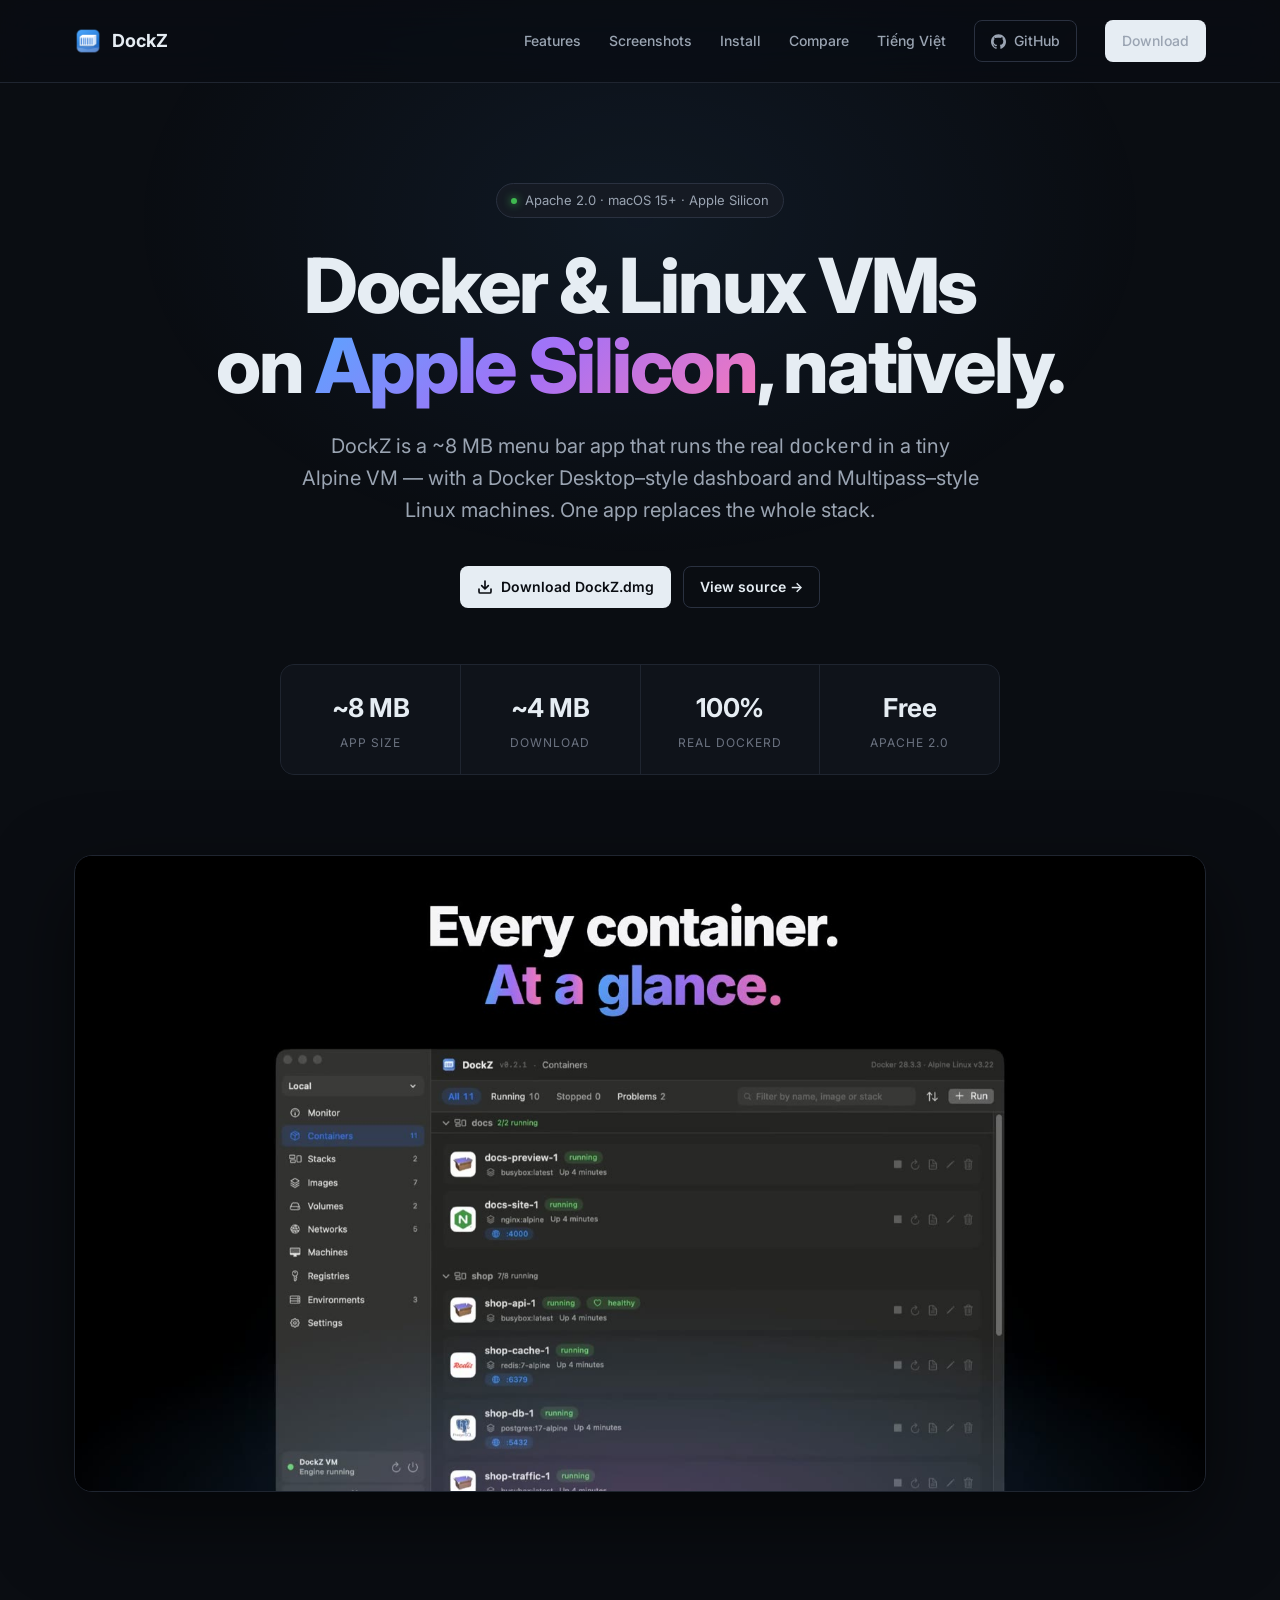
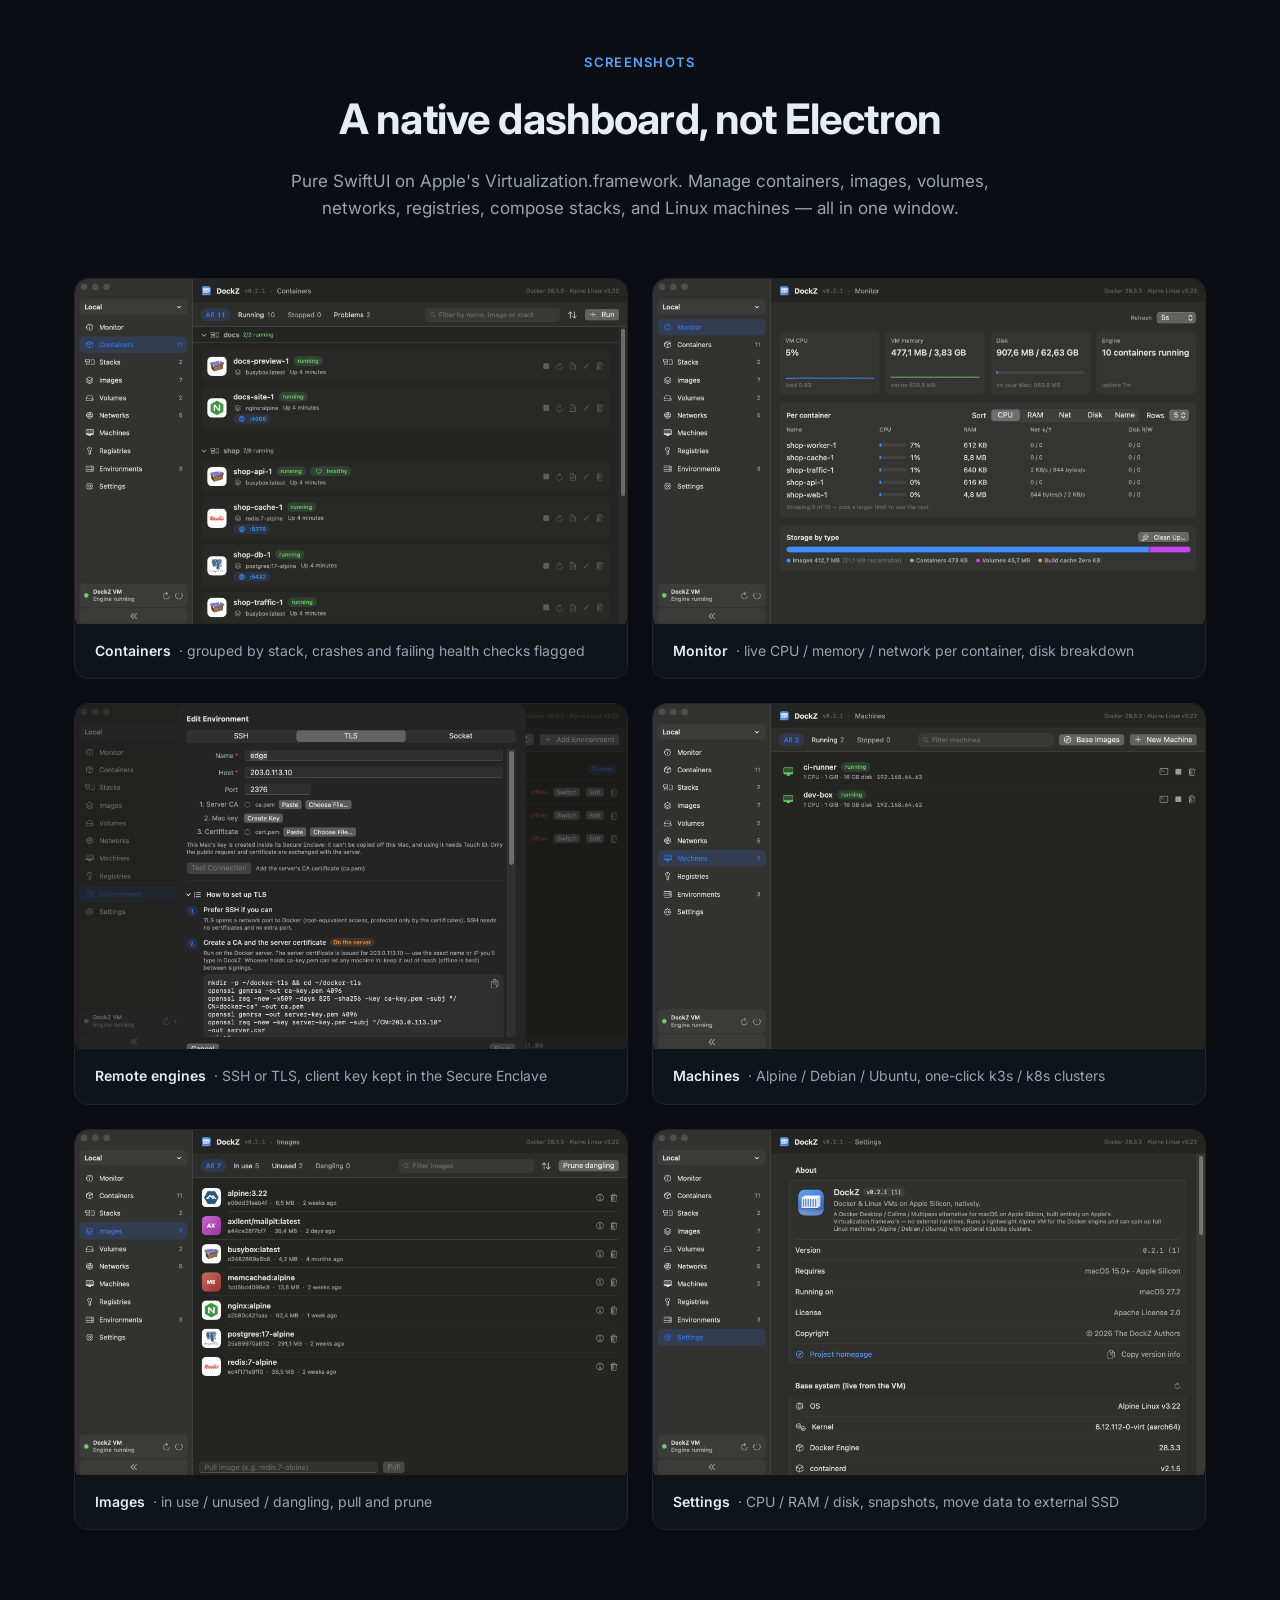
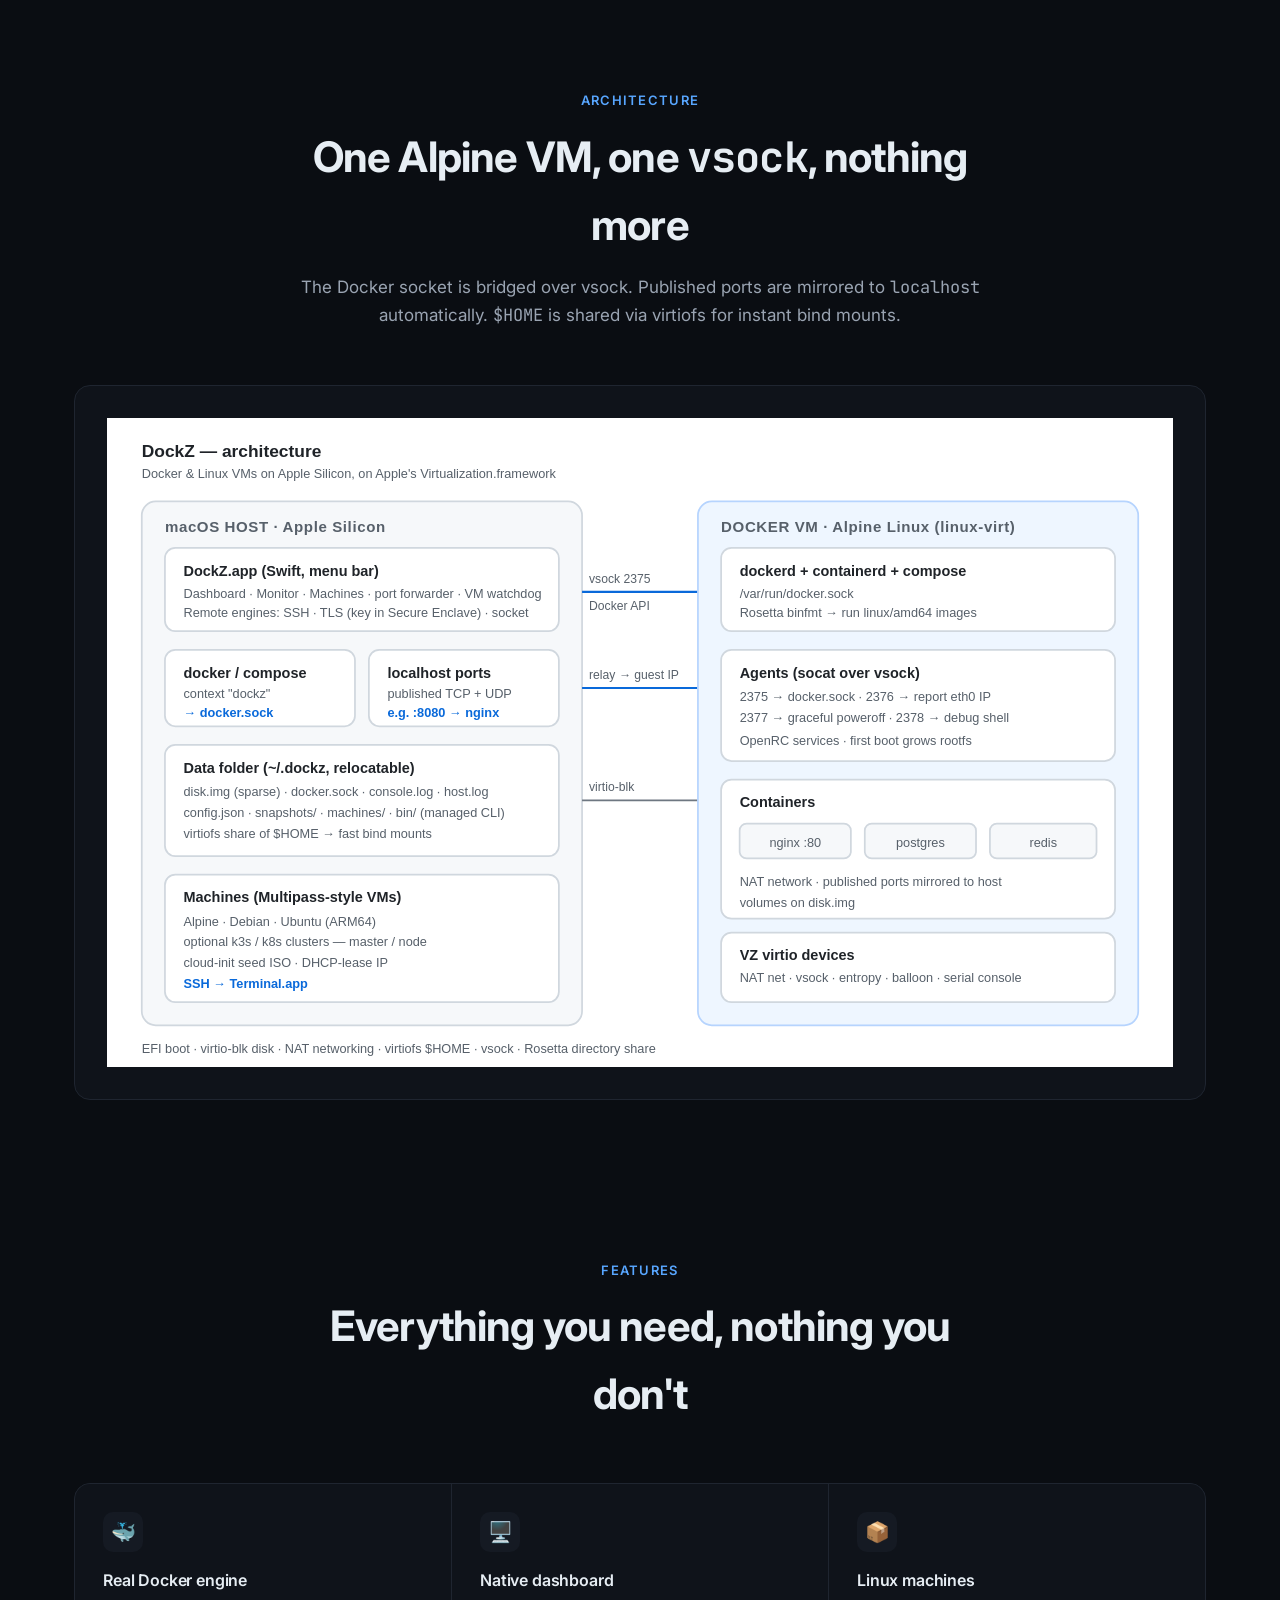
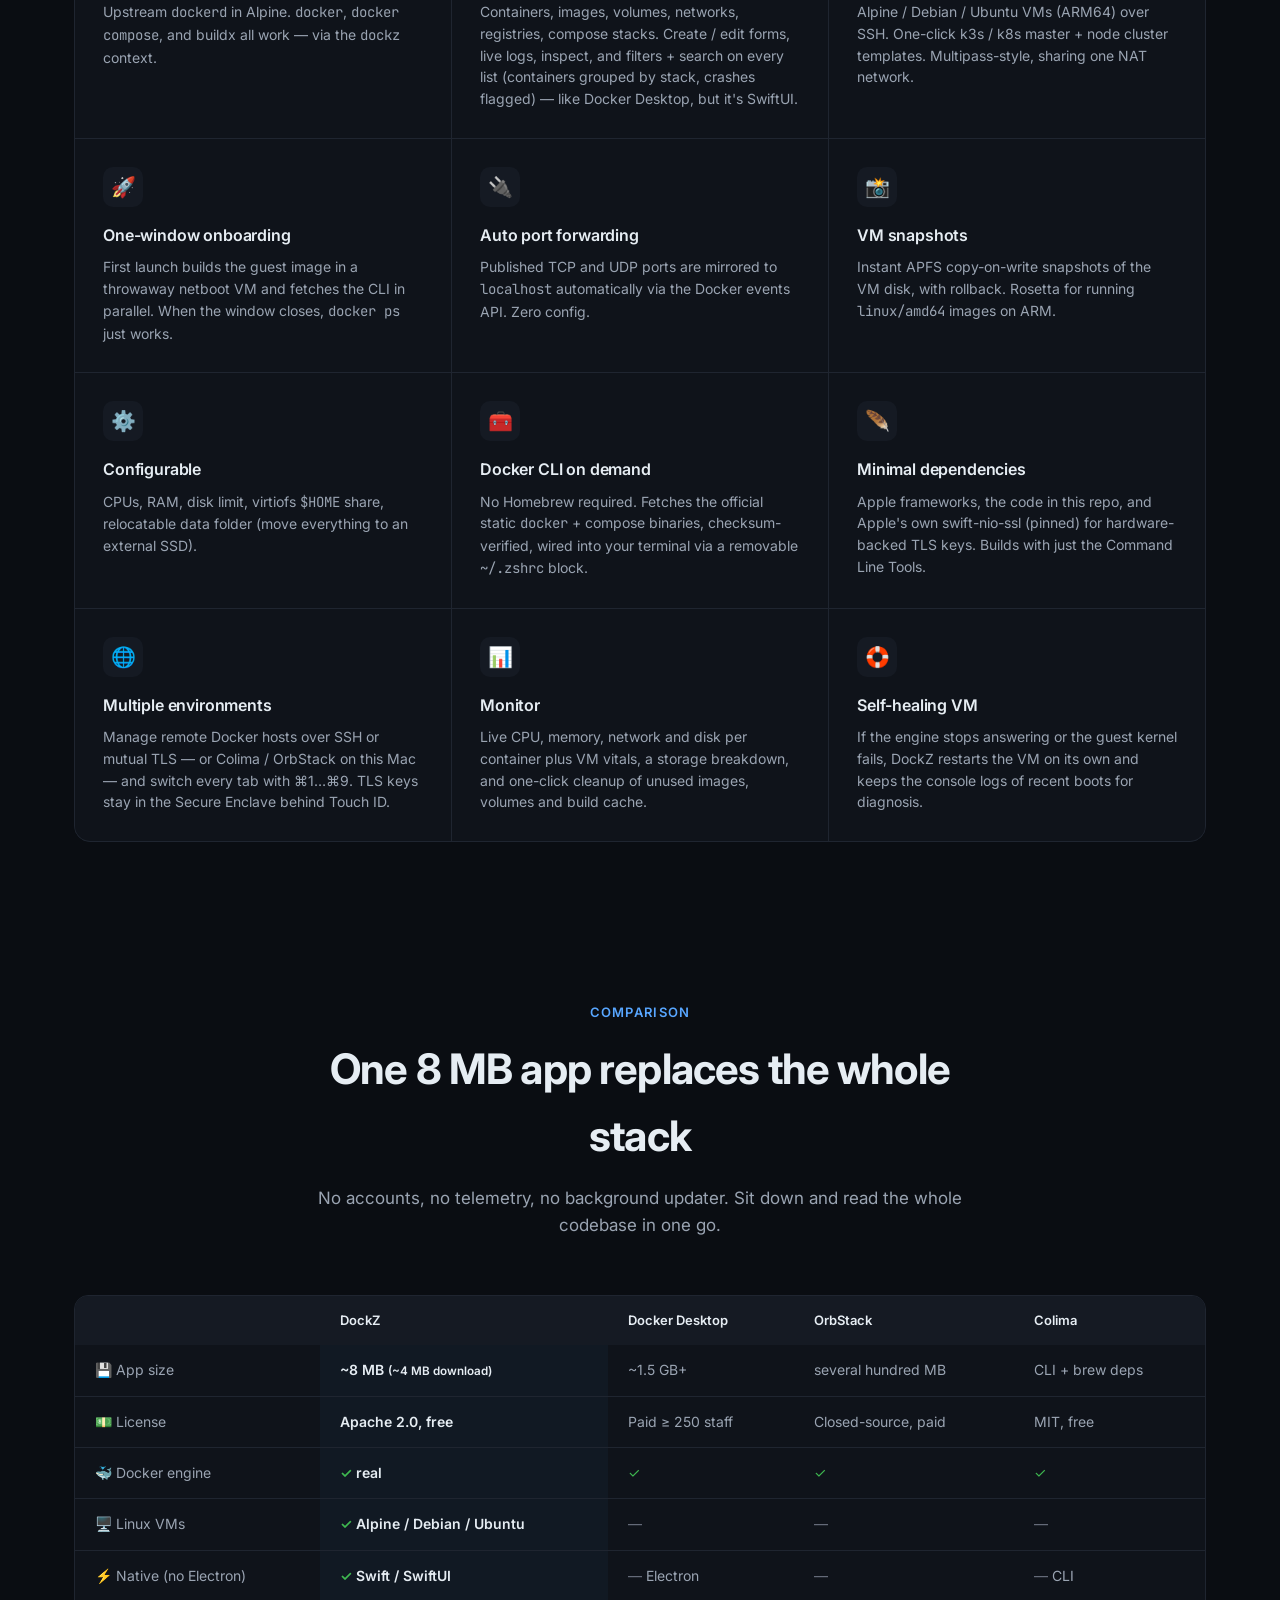
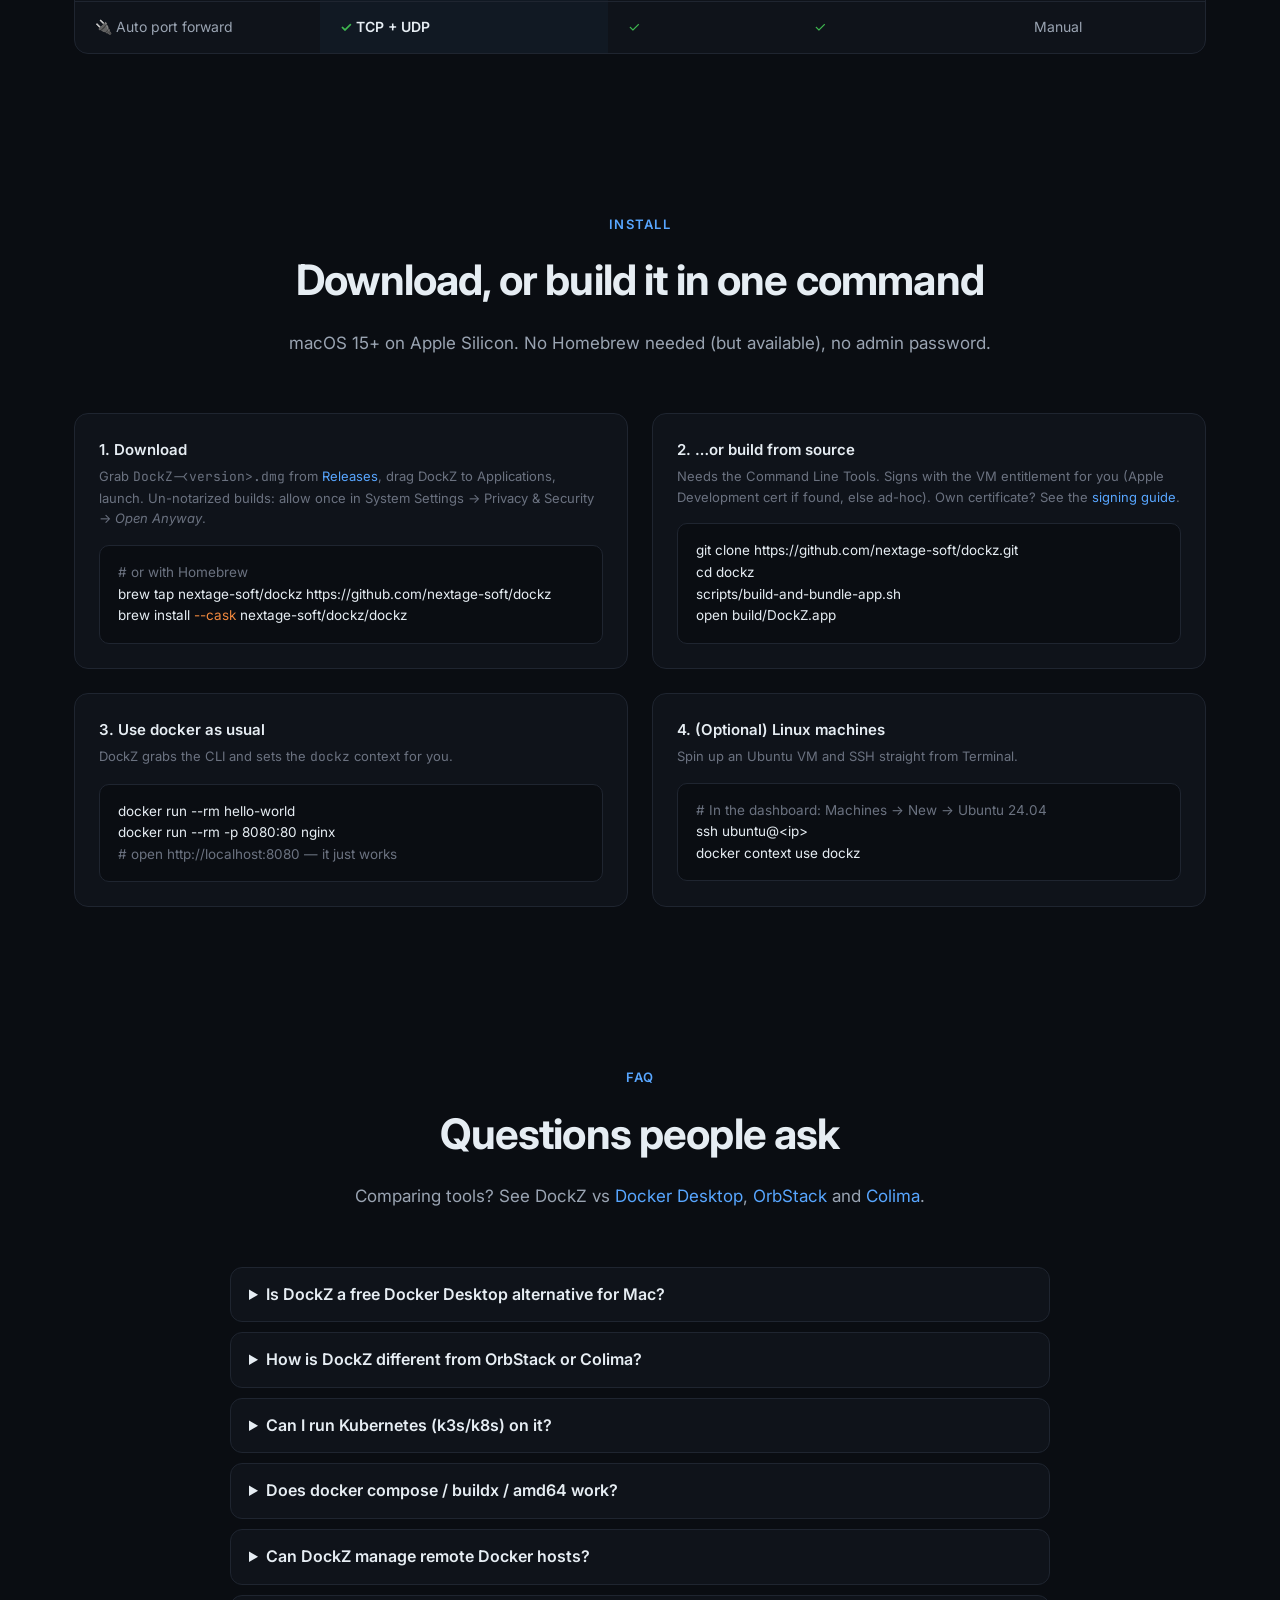
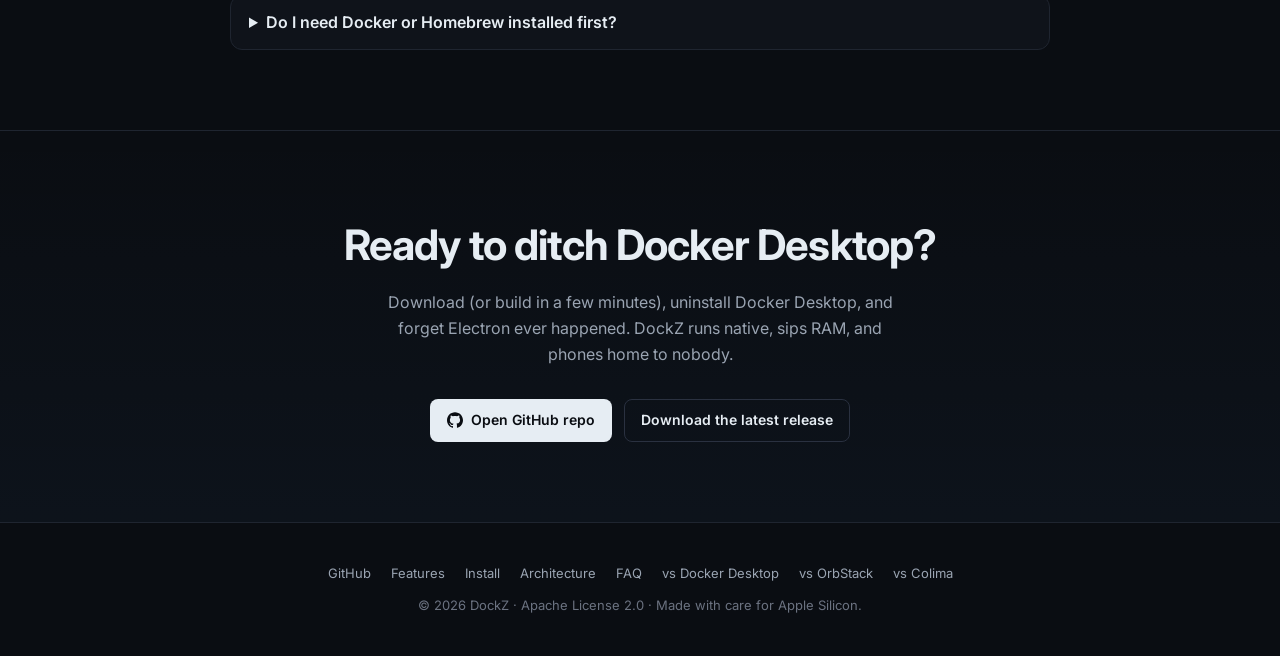
==== commit 333111a5: "docs: correct sizes on the banner and site; banner from a script - The social preview banner (README" ====
--- a/landing/index.html
+++ b/landing/index.html
@@ -23,7 +23,7 @@
   <meta name="twitter:description" content="DockZ is a ~8 MB macOS menu bar app that runs the real dockerd in a tiny Alpine VM on Apple Silicon. Docker Desktop + Multipass in one, Apache 2.0, no Electron." />
   <meta name="twitter:image" content="https://dockz.nextagesoft.com/assets/social-preview.png" />
   <meta name="keywords" content="Docker Desktop alternative, Docker on Mac, Apple Silicon, OrbStack alternative, Colima GUI, Portainer for Mac, Kubernetes on Mac, k3s, macOS virtualization" />
-  <script type="application/ld+json">{"@context": "https://schema.org", "@type": "SoftwareApplication", "name": "DockZ", "description": "DockZ is a ~8 MB macOS menu bar app that runs the real dockerd in a tiny Alpine VM on Apple Silicon. Docker Desktop + Multipass in one, Apache 2.0, no Electron.", "url": "https://dockz.nextagesoft.com/", "image": "https://dockz.nextagesoft.com/assets/social-preview.png", "applicationCategory": "DeveloperApplication", "operatingSystem": "macOS 15 or later (Apple Silicon)", "softwareVersion": "0.2.2", "fileSize": "3.5MB", "license": "https://www.apache.org/licenses/LICENSE-2.0", "downloadUrl": "https://github.com/nextage-soft/dockz/releases/latest", "codeRepository": "https://github.com/nextage-soft/dockz", "offers": {"@type": "Offer", "price": "0", "priceCurrency": "USD"}, "author": {"@type": "Organization", "name": "NextAge Soft", "url": "https://nextagesoft.com"}}</script>
+  <script type="application/ld+json">{"@context": "https://schema.org", "@type": "SoftwareApplication", "name": "DockZ", "description": "DockZ is a ~8 MB macOS menu bar app that runs the real dockerd in a tiny Alpine VM on Apple Silicon. Docker Desktop + Multipass in one, Apache 2.0, no Electron.", "url": "https://dockz.nextagesoft.com/", "image": "https://dockz.nextagesoft.com/assets/social-preview.png", "applicationCategory": "DeveloperApplication", "operatingSystem": "macOS 15 or later (Apple Silicon)", "softwareVersion": "0.2.3", "fileSize": "3.9MB", "license": "https://www.apache.org/licenses/LICENSE-2.0", "downloadUrl": "https://github.com/nextage-soft/dockz/releases/latest", "codeRepository": "https://github.com/nextage-soft/dockz", "offers": {"@type": "Offer", "price": "0", "priceCurrency": "USD"}, "author": {"@type": "Organization", "name": "NextAge Soft", "url": "https://nextagesoft.com"}}</script>
   <script type="application/ld+json">{"@context": "https://schema.org", "@type": "FAQPage", "mainEntity": [{"@type": "Question", "name": "Is DockZ a free Docker Desktop alternative for Mac?", "acceptedAnswer": {"@type": "Answer", "text": "Yes — free and Apache-2.0 licensed, with no per-seat licensing for companies. It runs the real Docker Engine (dockerd) in a lightweight Alpine Linux VM on Apple's Virtualization.framework."}}, {"@type": "Question", "name": "How is DockZ different from OrbStack or Colima?", "acceptedAnswer": {"@type": "Answer", "text": "OrbStack is excellent but closed-source and paid for commercial use; Colima is free but CLI-only and installed via Homebrew. DockZ is a ~8 MB fully open-source native app with a GUI dashboard, needs no Homebrew and no admin password, and also manages general-purpose Linux VMs."}}, {"@type": "Question", "name": "Can I run Kubernetes (k3s/k8s) on it?", "acceptedAnswer": {"@type": "Answer", "text": "Yes — the Machines tab creates Alpine/Debian/Ubuntu VMs with one-click k3s or kubeadm master/node templates; nodes share one NAT network, so multi-node clusters work on a single Mac."}}, {"@type": "Question", "name": "Does docker compose / buildx / amd64 work?", "acceptedAnswer": {"@type": "Answer", "text": "Yes. The engine is upstream Docker, so compose, buildx, and private registries behave exactly as on Linux. linux/amd64 images run through Rosetta."}}, {"@type": "Question", "name": "Can DockZ manage remote Docker hosts?", "acceptedAnswer": {"@type": "Answer", "text": "Yes — add other engines over SSH or mutual TLS (or another engine's socket on the Mac) and switch every tab between them. TLS client keys are created in the Mac's Secure Enclave and used with Touch ID."}}, {"@type": "Question", "name": "Do I need Docker or Homebrew installed first?", "acceptedAnswer": {"@type": "Answer", "text": "No. First launch builds the guest image itself and downloads the official docker CLI + compose plugin, checksum-verified — a fresh Mac goes from zero to docker ps in one window."}}]}</script>
   <link rel="icon" type="image/png" href="assets/logo.png" />
   <link rel="preconnect" href="https://fonts.googleapis.com" />
@@ -534,7 +534,7 @@
           <div class="stat-label">App size</div>
         </div>
         <div class="stat">
-          <div class="stat-value">3.5 MB</div>
+          <div class="stat-value">~4 MB</div>
           <div class="stat-label">Download</div>
         </div>
         <div class="stat">
@@ -700,7 +700,7 @@
           <tbody>
             <tr>
               <td>💾 App size</td>
-              <td class="us">~8 MB <small>(3.5 MB download)</small></td>
+              <td class="us">~8 MB <small>(~4 MB download)</small></td>
               <td>~1.5 GB+</td>
               <td>several hundred MB</td>
               <td>CLI + brew deps</td>
